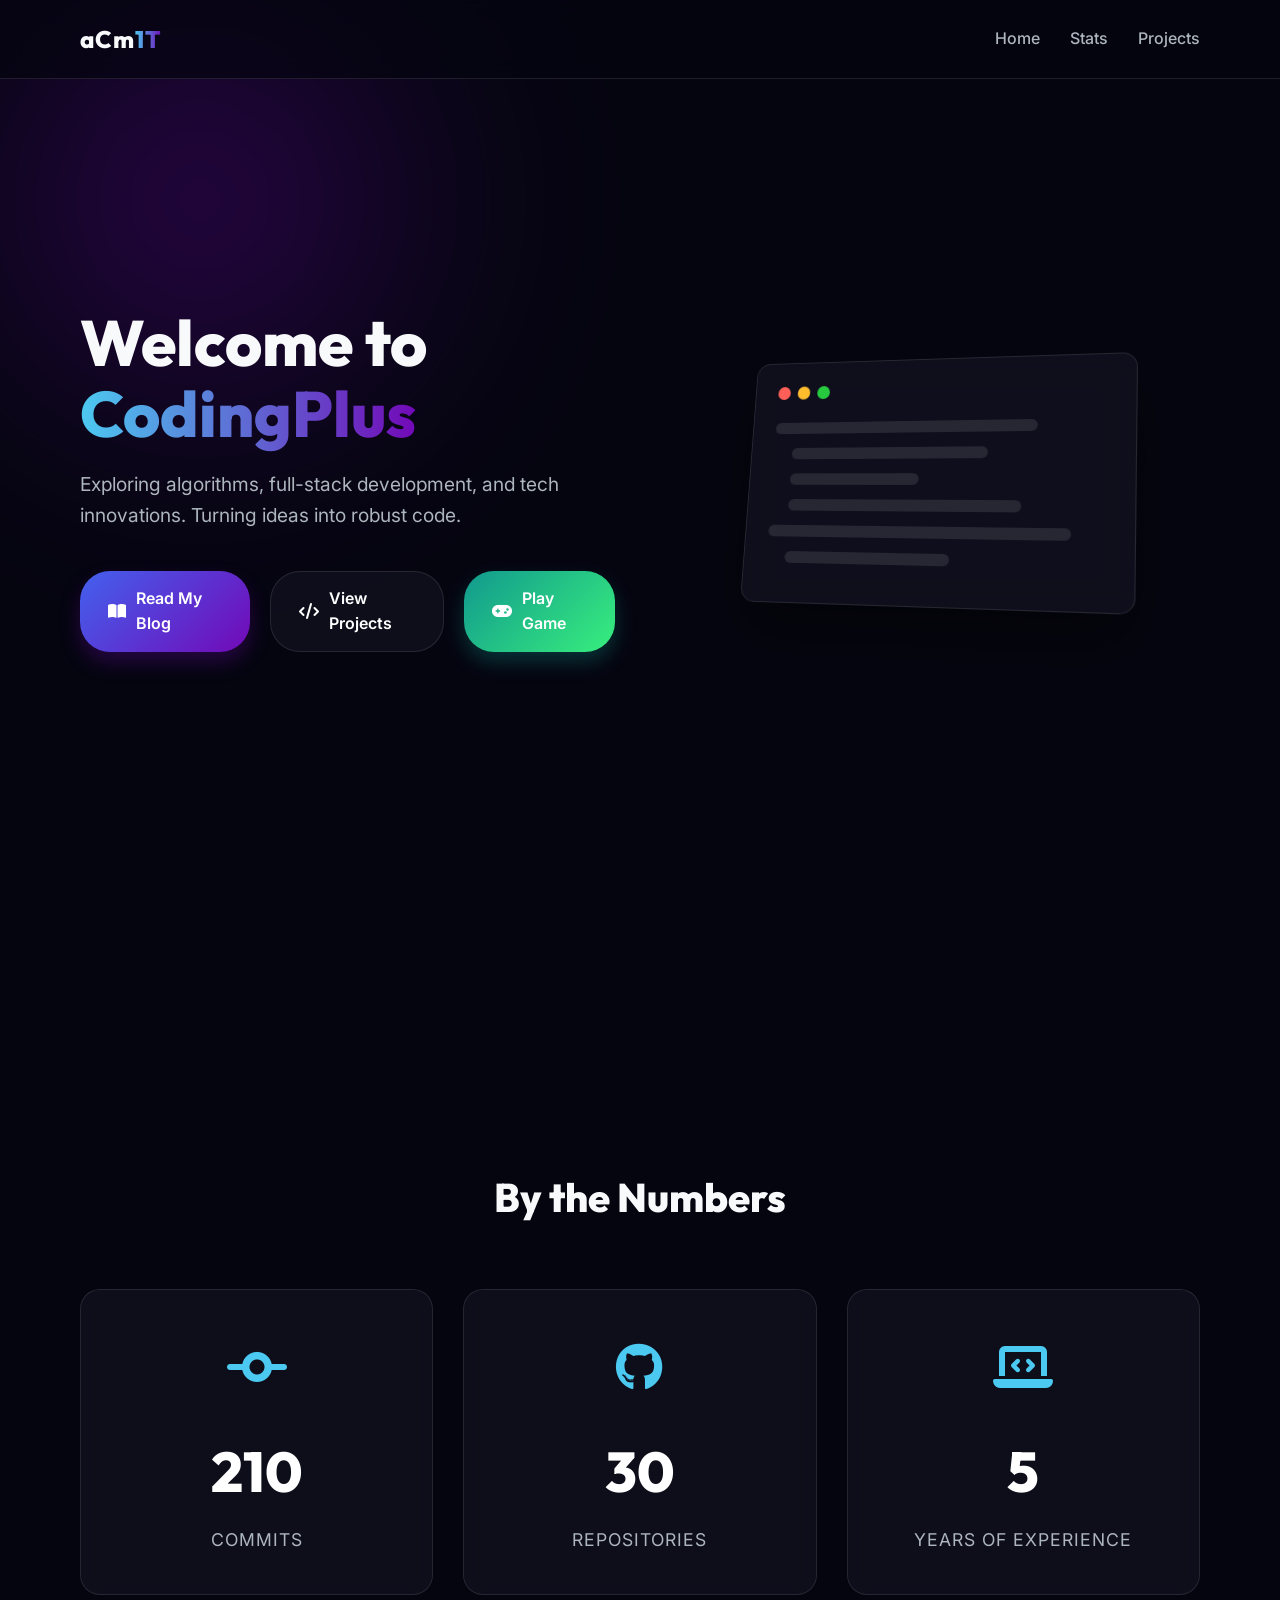
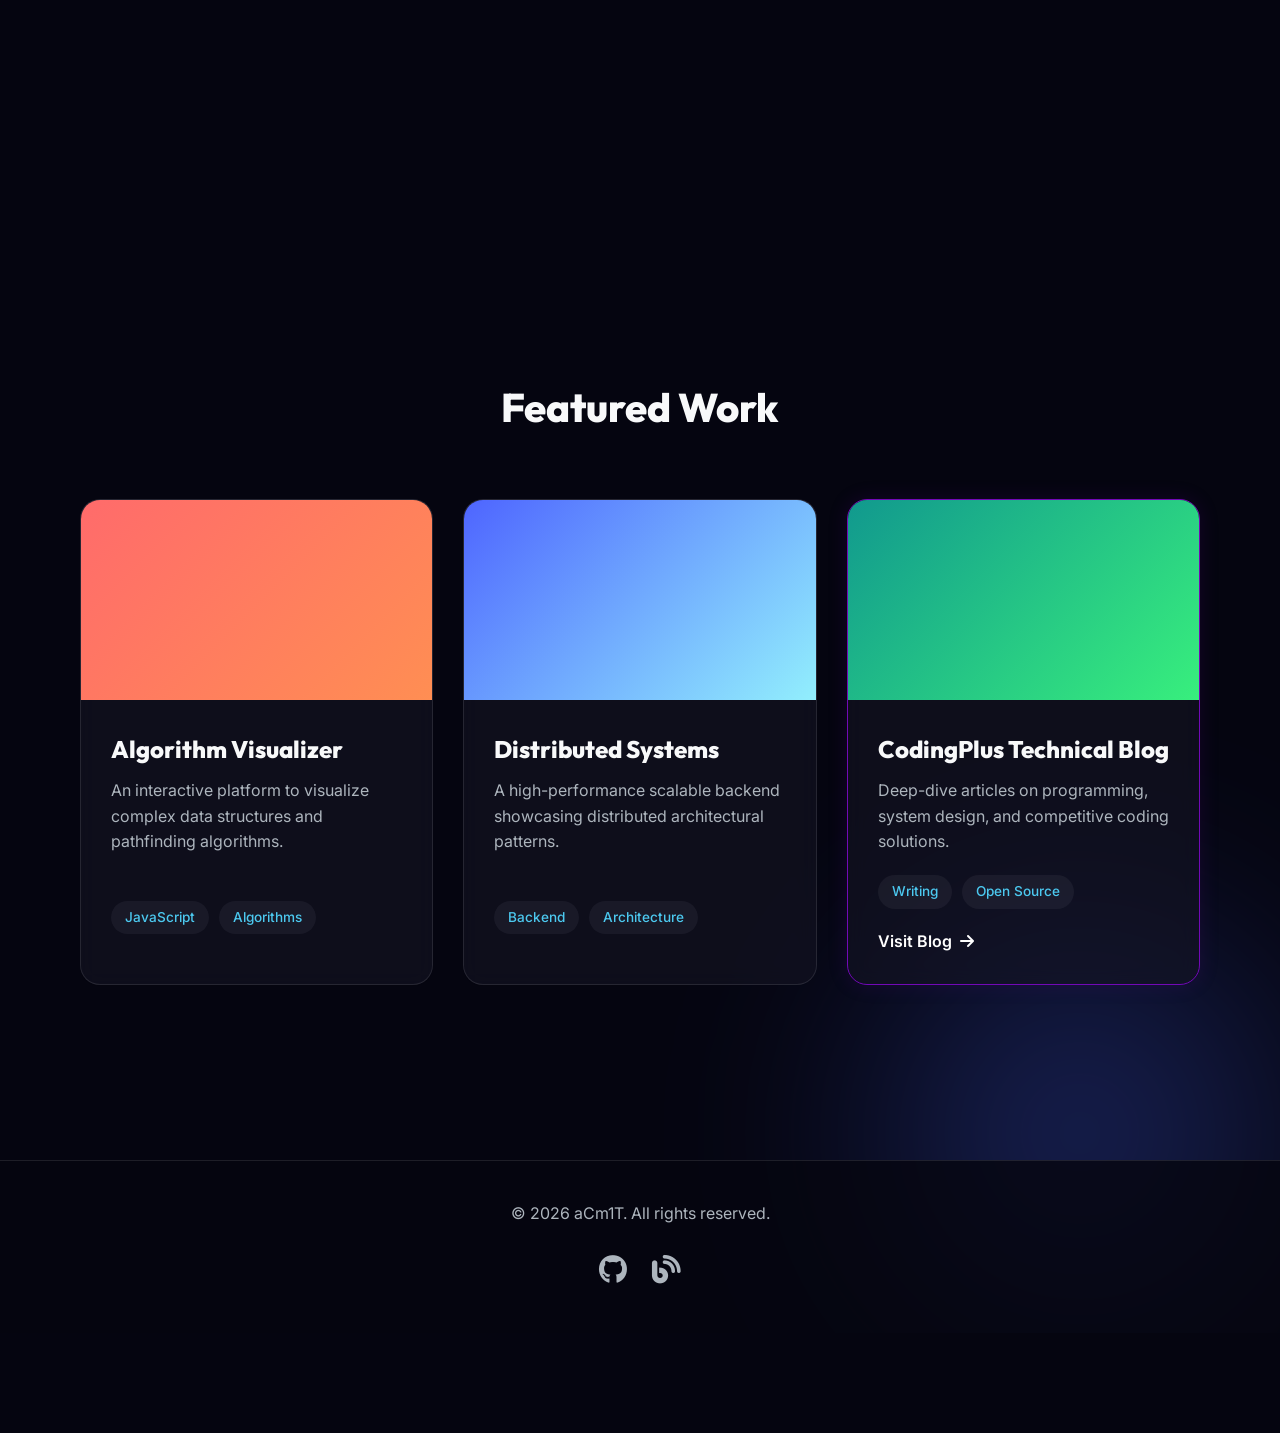
==== index.html @ 63830712 "feat: 添加网站图标并优化页面滚动行为 添加SVG格式的网站图标(favicon.svg)并在所有页面中引用 调整HTML和CSS的滚动行为，修复页面高度和滚动条问题 优化游戏按钮样式，移除边框" ====
<!DOCTYPE html>
<html lang="en">
<head>
    <meta charset="UTF-8">
    <meta name="viewport" content="width=device-width, initial-scale=1.0">
    <meta name="description" content="Personal Portfolio for aCm1T - Algorithms, Projects, and Tech Blog">
    <title>aCm1T | CodingPlus Portfolio</title>
    <link rel="icon" type="image/svg+xml" href="favicon.svg">
    <!-- Fonts -->
    <link rel="preconnect" href="https://fonts.googleapis.com">
    <link rel="preconnect" href="https://fonts.gstatic.com" crossorigin>
    <link href="https://fonts.googleapis.com/css2?family=Inter:wght@400;500;700&family=Outfit:wght@400;600;800&display=swap" rel="stylesheet">
    <!-- Font Awesome -->
    <link rel="stylesheet" href="https://cdnjs.cloudflare.com/ajax/libs/font-awesome/6.4.0/css/all.min.css">
    <!-- Custom CSS -->
    <link rel="stylesheet" href="style.css">
</head>
<body>
    <!-- Background Elements -->
    <div class="glow glow-1"></div>
    <div class="glow glow-2"></div>
    
    <!-- Navbar -->
    <nav class="navbar">
        <div class="nav-content">
            <div class="logo">aCm<span class="highlight">1T</span></div>
            <ul class="nav-links">
                <li><a href="#hero">Home</a></li>
                <li><a href="#stats">Stats</a></li>
                <li><a href="#projects">Projects</a></li>
            </ul>
        </div>
    </nav>

    <main>
        <!-- Hero Section -->
        <section id="hero" class="hero section-hidden">
            <div class="hero-content">
                <h1 class="hero-title">Welcome to <span class="highlight">CodingPlus</span></h1>
                <p class="hero-subtitle">Exploring algorithms, full-stack development, and tech innovations. Turning ideas into robust code.</p>
                <div class="hero-actions">
                    <a href="https://www.cnblogs.com/CodingPlus/" target="_blank" class="btn btn-primary" title="Visit my CodingPlus blog">
                        <i class="fa-solid fa-book-open"></i> Read My Blog
                    </a>
                    <a href="#projects" class="btn btn-secondary">
                        <i class="fa-solid fa-code"></i> View Projects
                    </a>
                    <a href="game/snake/index.html" class="btn btn-game">
                        <i class="fa-solid fa-gamepad"></i> Play Game
                    </a>
                </div>
            </div>
            <div class="hero-image">
                <!-- Abstract coding visualization using pure CSS glassmorphism -->
                <div class="code-card">
                    <div class="header">
                        <span class="dot red"></span>
                        <span class="dot yellow"></span>
                        <span class="dot green"></span>
                    </div>
                    <div class="code-lines">
                        <div class="line" style="width: 80%;"></div>
                        <div class="line" style="width: 60%; margin-left: 20px;"></div>
                        <div class="line" style="width: 40%; margin-left: 20px;"></div>
                        <div class="line" style="width: 70%; margin-left: 20px;"></div>
                        <div class="line" style="width: 90%;"></div>
                        <div class="line" style="width: 50%; margin-left: 20px;"></div>
                    </div>
                </div>
            </div>
        </section>

        <!-- Stats Section -->
        <section id="stats" class="stats section-hidden">
            <h2 class="section-title">By the Numbers</h2>
            <div class="stats-grid">
                <div class="stat-card">
                    <div class="stat-icon"><i class="fa-solid fa-code-commit"></i></div>
                    <div class="stat-number" data-target="1024">0</div>
                    <div class="stat-label">Commits</div>
                </div>
                <div class="stat-card">
                    <div class="stat-icon"><i class="fa-brands fa-github"></i></div>
                    <div class="stat-number" data-target="150">0</div>
                    <div class="stat-label">Repositories</div>
                </div>
                <div class="stat-card">
                    <div class="stat-icon"><i class="fa-solid fa-laptop-code"></i></div>
                    <div class="stat-number" data-target="5">0</div>
                    <div class="stat-label">Years of Experience</div>
                </div>
            </div>
        </section>

        <!-- Projects Section -->
        <section id="projects" class="projects section-hidden">
            <h2 class="section-title">Featured Work</h2>
            <div class="projects-grid">
                <!-- Dummy Project 1 -->
                <div class="project-card">
                    <div class="project-image" style="background: linear-gradient(135deg, #FF6B6B, #FF8E53);"></div>
                    <div class="project-content">
                        <h3>Algorithm Visualizer</h3>
                        <p>An interactive platform to visualize complex data structures and pathfinding algorithms.</p>
                        <div class="tags">
                            <span class="tag">JavaScript</span>
                            <span class="tag">Algorithms</span>
                        </div>
                    </div>
                </div>
                <!-- Dummy Project 2 -->
                <div class="project-card">
                    <div class="project-image" style="background: linear-gradient(135deg, #4E65FF, #92EFFD);"></div>
                    <div class="project-content">
                        <h3>Distributed Systems</h3>
                        <p>A high-performance scalable backend showcasing distributed architectural patterns.</p>
                        <div class="tags">
                            <span class="tag">Backend</span>
                            <span class="tag">Architecture</span>
                        </div>
                    </div>
                </div>
                <!-- Link to Blog Project Card -->
                <div class="project-card highlight-card">
                    <div class="project-image" style="background: linear-gradient(135deg, #11998E, #38EF7D);"></div>
                    <div class="project-content">
                        <h3>CodingPlus Technical Blog</h3>
                        <p>Deep-dive articles on programming, system design, and competitive coding solutions.</p>
                        <div class="tags">
                            <span class="tag">Writing</span>
                            <span class="tag">Open Source</span>
                        </div>
                        <a href="https://www.cnblogs.com/CodingPlus/" target="_blank" class="project-link">
                            Visit Blog <i class="fa-solid fa-arrow-right"></i>
                        </a>
                    </div>
                </div>
            </div>
        </section>
    </main>

    <footer class="footer">
        <p>&copy; <span id="year">2026</span> aCm1T. All rights reserved.</p>
        <div class="social-links">
            <a href="https://github.com/aCm1T" target="_blank" aria-label="GitHub"><i class="fa-brands fa-github"></i></a>
            <a href="https://www.cnblogs.com/CodingPlus/" target="_blank" aria-label="Blog"><i class="fa-solid fa-blog"></i></a>
        </div>
    </footer>

    <!-- Custom JS -->
    <script src="script.js"></script>
</body>
</html>
---- style.css ----
/* Root Variables for Modern Dark Theme */
:root {
    --bg-color: #050510;
    --surface-color: rgba(20, 20, 35, 0.6);
    --surface-border: rgba(255, 255, 255, 0.1);
    --text-primary: #f8f9fa;
    --text-secondary: #adb5bd;
    --primary-color: #7209b7;
    --secondary-color: #4361ee;
    --accent-color: #4cc9f0;
    --font-heading: 'Outfit', sans-serif;
    --font-body: 'Inter', sans-serif;
}

* {
    margin: 0;
    padding: 0;
    box-sizing: border-box;
}

html {
    scroll-behavior: smooth;
    overflow: hidden;
    height: 100%;
}

body {
    background-color: var(--bg-color);
    color: var(--text-primary);
    font-family: var(--font-body);
    line-height: 1.6;
    position: relative;
    min-height: 100%;
    overflow-x: hidden;
    overflow-y: auto;
}

/* Background Animated Glows */
.glow {
    position: absolute;
    width: 600px;
    height: 600px;
    border-radius: 50%;
    filter: blur(100px);
    z-index: -1;
    opacity: 0.4;
    animation: floatingGlow 10s infinite ease-in-out alternate;
}

@keyframes floatingGlow {
    0% { transform: translate(0, 0); }
    100% { transform: translate(50px, 50px); }
}

.glow-1 {
    top: -100px;
    left: -100px;
    background: radial-gradient(circle, var(--primary-color) 0%, transparent 70%);
}

.glow-2 {
    bottom: -100px;
    right: -100px;
    background: radial-gradient(circle, var(--secondary-color) 0%, transparent 70%);
    animation-delay: -5s;
}

/* Typography */
h1, h2, h3, .logo {
    font-family: var(--font-heading);
    font-weight: 800;
}

.highlight {
    background: linear-gradient(90deg, var(--accent-color), var(--primary-color));
    -webkit-background-clip: text;
    -webkit-text-fill-color: transparent;
}

/* Navbar with Glassmorphism */
.navbar {
    position: fixed;
    top: 0;
    width: 100%;
    padding: 20px 0;
    background: rgba(5, 5, 16, 0.7);
    backdrop-filter: blur(12px);
    -webkit-backdrop-filter: blur(12px);
    border-bottom: 1px solid var(--surface-border);
    z-index: 1000;
    transition: padding 0.3s ease;
}

.nav-content {
    max-width: 1200px;
    margin: 0 auto;
    padding: 0 40px;
    display: flex;
    justify-content: space-between;
    align-items: center;
}

.logo {
    font-size: 1.5rem;
    letter-spacing: 1px;
}

.nav-links {
    list-style: none;
    display: flex;
    gap: 30px;
}

.nav-links a {
    color: var(--text-secondary);
    text-decoration: none;
    font-weight: 500;
    transition: color 0.3s ease;
}

.nav-links a:hover {
    color: var(--accent-color);
}

/* Main Layout */
main {
    max-width: 1200px;
    margin: 0 auto;
    padding: 0 40px;
}

section {
    padding: 120px 0 60px;
    min-height: 100vh;
    display: flex;
    flex-direction: column;
    justify-content: center;
}

.section-title {
    font-size: 2.5rem;
    text-align: center;
    margin-bottom: 60px;
}

/* Hero Section */
.hero {
    flex-direction: row;
    align-items: center;
    justify-content: space-between;
    gap: 50px;
}

.hero-content {
    flex: 1;
}

.hero-title {
    font-size: 4rem;
    line-height: 1.1;
    margin-bottom: 20px;
    animation: fadeInUp 0.8s ease backwards;
}

.hero-subtitle {
    font-size: 1.2rem;
    color: var(--text-secondary);
    margin-bottom: 40px;
    animation: fadeInUp 0.8s 0.2s ease backwards;
}

.hero-actions {
    display: flex;
    gap: 20px;
    animation: fadeInUp 0.8s 0.4s ease backwards;
}

@keyframes fadeInUp {
    from { opacity: 0; transform: translateY(30px); }
    to { opacity: 1; transform: translateY(0); }
}

/* Buttons */
.btn {
    display: inline-flex;
    align-items: center;
    gap: 10px;
    padding: 14px 28px;
    border-radius: 30px;
    font-weight: 600;
    text-decoration: none;
    transition: all 0.3s ease;
}

.btn-primary {
    background: linear-gradient(135deg, var(--secondary-color), var(--primary-color));
    color: white;
    box-shadow: 0 10px 20px rgba(114, 9, 183, 0.3);
}

.btn-primary:hover {
    transform: translateY(-3px);
    box-shadow: 0 15px 30px rgba(114, 9, 183, 0.5);
}

.btn-secondary {
    background: var(--surface-color);
    color: white;
    border: 1px solid var(--surface-border);
}

.btn-secondary:hover {
    background: rgba(255, 255, 255, 0.1);
    transform: translateY(-3px);
}

.btn-game {
    background: linear-gradient(135deg, #11998E, #38EF7D);
    color: white;
    border: none;
    box-shadow: 0 10px 20px rgba(17, 153, 142, 0.3);
}

.btn-game:hover {
    transform: translateY(-3px);
    box-shadow: 0 15px 30px rgba(17, 153, 142, 0.5);
}

/* CSS Art Code Card */
.hero-image {
    flex: 1;
    display: flex;
    justify-content: center;
    animation: floatIn 1s cubic-bezier(0.175, 0.885, 0.32, 1.275) 0.6s backwards;
}

@keyframes floatIn {
    from { opacity: 0; transform: scale(0.8) rotate(5deg); }
    to { opacity: 1; transform: scale(1) rotate(0deg); }
}

.code-card {
    background: var(--surface-color);
    border: 1px solid var(--surface-border);
    backdrop-filter: blur(15px);
    -webkit-backdrop-filter: blur(15px);
    border-radius: 15px;
    padding: 25px;
    width: 100%;
    max-width: 400px;
    box-shadow: 0 30px 60px rgba(0,0,0,0.5);
    transform: perspective(1000px) rotateY(-15deg) rotateX(10deg);
    transition: transform 0.5s ease, box-shadow 0.5s ease;
}

.code-card:hover {
    transform: perspective(1000px) rotateY(0deg) rotateX(0deg);
    box-shadow: 0 40px 80px rgba(114, 9, 183, 0.2);
}

.code-card .header {
    display: flex;
    gap: 8px;
    margin-bottom: 25px;
}

.code-card .dot {
    width: 14px;
    height: 14px;
    border-radius: 50%;
}

.dot.red { background: #ff5f56; }
.dot.yellow { background: #ffbd2e; }
.dot.green { background: #27c93f; }

.code-lines .line {
    height: 12px;
    background: rgba(255,255,255,0.1);
    border-radius: 6px;
    margin-bottom: 15px;
}

/* Stats Section */
.stats-grid {
    display: grid;
    grid-template-columns: repeat(auto-fit, minmax(250px, 1fr));
    gap: 30px;
}

.stat-card {
    background: var(--surface-color);
    border: 1px solid var(--surface-border);
    border-radius: 20px;
    padding: 40px 20px;
    text-align: center;
    backdrop-filter: blur(10px);
    transition: all 0.3s ease;
    position: relative;
    overflow: hidden;
}

.stat-card::before {
    content: '';
    position: absolute;
    top: 0; left: 0; width: 100%; height: 4px;
    background: linear-gradient(90deg, var(--secondary-color), var(--primary-color));
    opacity: 0;
    transition: opacity 0.3s ease;
}

.stat-card:hover {
    transform: translateY(-10px);
    box-shadow: 0 15px 30px rgba(0,0,0,0.3);
}

.stat-card:hover::before {
    opacity: 1;
}

.stat-icon {
    font-size: 3rem;
    color: var(--accent-color);
    margin-bottom: 20px;
}

.stat-number {
    font-family: var(--font-heading);
    font-size: 3.5rem;
    font-weight: 800;
    margin-bottom: 10px;
    color: white;
}

.stat-label {
    color: var(--text-secondary);
    font-size: 1.1rem;
    text-transform: uppercase;
    letter-spacing: 1px;
}

/* Projects Section */
.projects-grid {
    display: grid;
    grid-template-columns: repeat(auto-fit, minmax(300px, 1fr));
    gap: 30px;
}

.project-card {
    background: var(--surface-color);
    border: 1px solid var(--surface-border);
    border-radius: 20px;
    overflow: hidden;
    backdrop-filter: blur(10px);
    transition: all 0.3s ease;
    display: flex;
    flex-direction: column;
}

.project-card:hover {
    transform: translateY(-10px);
    border-color: var(--accent-color);
    box-shadow: 0 20px 40px rgba(0,0,0,0.4);
}

.project-image {
    height: 200px;
    width: 100%;
}

.project-content {
    padding: 30px;
    flex: 1;
    display: flex;
    flex-direction: column;
}

.project-content h3 {
    font-size: 1.5rem;
    margin-bottom: 10px;
}

.project-content p {
    color: var(--text-secondary);
    margin-bottom: 20px;
    flex: 1;
}

.tags {
    display: flex;
    flex-wrap: wrap;
    gap: 10px;
    margin-bottom: 20px;
}

.tag {
    background: rgba(255,255,255,0.05);
    padding: 6px 14px;
    border-radius: 20px;
    font-size: 0.85rem;
    color: var(--accent-color);
    font-weight: 500;
}

.project-link {
    display: inline-flex;
    align-items: center;
    gap: 8px;
    color: white;
    text-decoration: none;
    font-weight: 600;
    transition: color 0.3s ease, gap 0.3s ease;
}

.project-link:hover {
    color: var(--accent-color);
    gap: 12px;
}

/* Highlight specific card */
.highlight-card {
    border-color: var(--primary-color);
    box-shadow: 0 0 20px rgba(114, 9, 183, 0.15);
}

/* Footer Section */
.footer {
    border-top: 1px solid var(--surface-border);
    padding: 40px;
    text-align: center;
    background: rgba(5, 5, 16, 0.8);
    margin-top: 60px;
}

.footer p {
    color: var(--text-secondary);
    margin-bottom: 20px;
}

.social-links {
    display: flex;
    justify-content: center;
    gap: 25px;
}

.social-links a {
    color: var(--text-secondary);
    font-size: 1.8rem;
    transition: all 0.3s ease;
}

.social-links a:hover {
    color: var(--accent-color);
    transform: translateY(-5px);
}

/* Intersection Observer Animations */
.section-hidden {
    opacity: 0;
    transform: translateY(60px);
    transition: opacity 0.8s ease-out, transform 0.8s ease-out;
}

.section-visible {
    opacity: 1;
    transform: translateY(0);
}

/* Responsive Design */
@media (max-width: 900px) {
    .hero { flex-direction: column; text-align: center; padding-top: 15vh; gap: 60px; }
    .hero-title { font-size: 3rem; }
    .hero-actions { justify-content: center; }
    .code-card { margin: 0 auto; transform: none; }
    .code-card:hover { transform: translateY(-5px); }
    section { padding: 80px 0; min-height: auto; }
}

@media (max-width: 600px) {
    .nav-content { flex-direction: column; padding: 15px 20px; gap: 15px; }
    .navbar { padding: 5px 0; }
    main { padding: 0 20px; }
    .hero-title { font-size: 2.5rem; }
    .hero-actions { flex-direction: column; width: 100%; }
    .btn { justify-content: center; }
    .section-title { font-size: 2rem; }
}
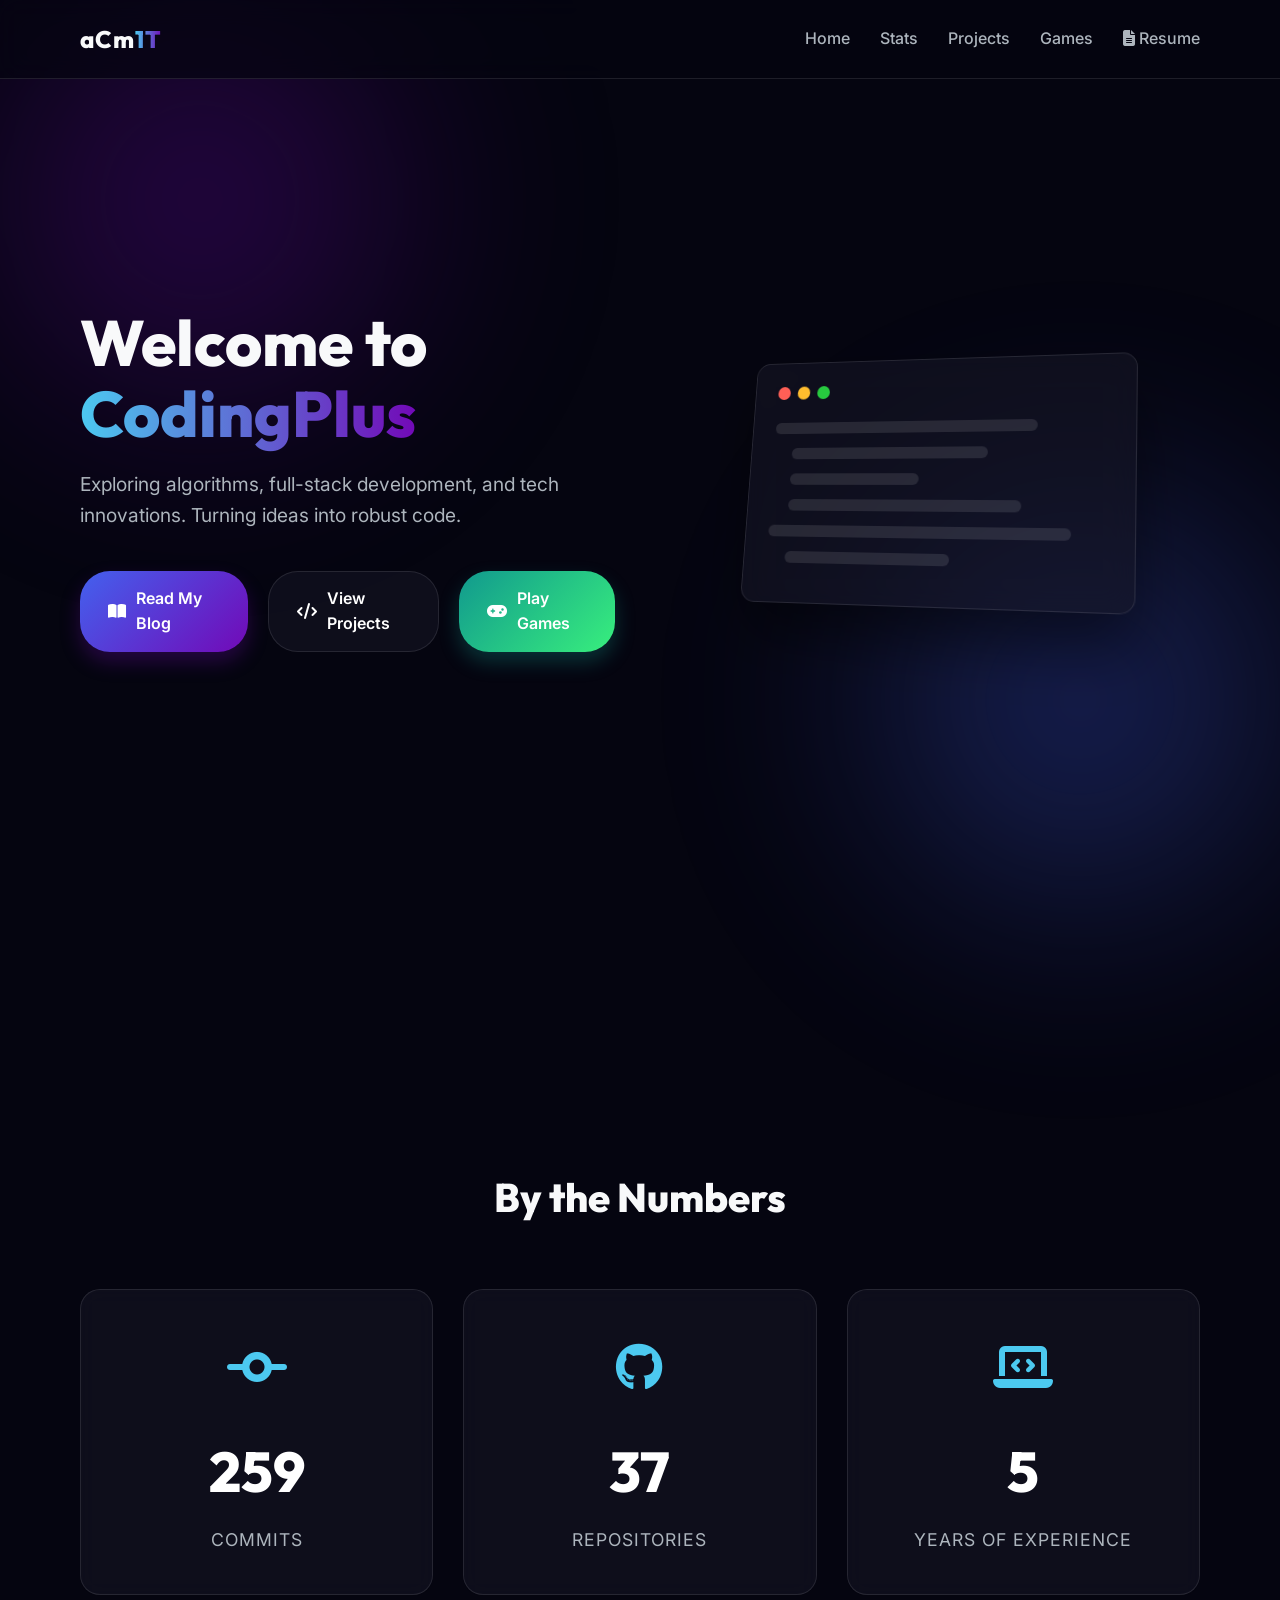
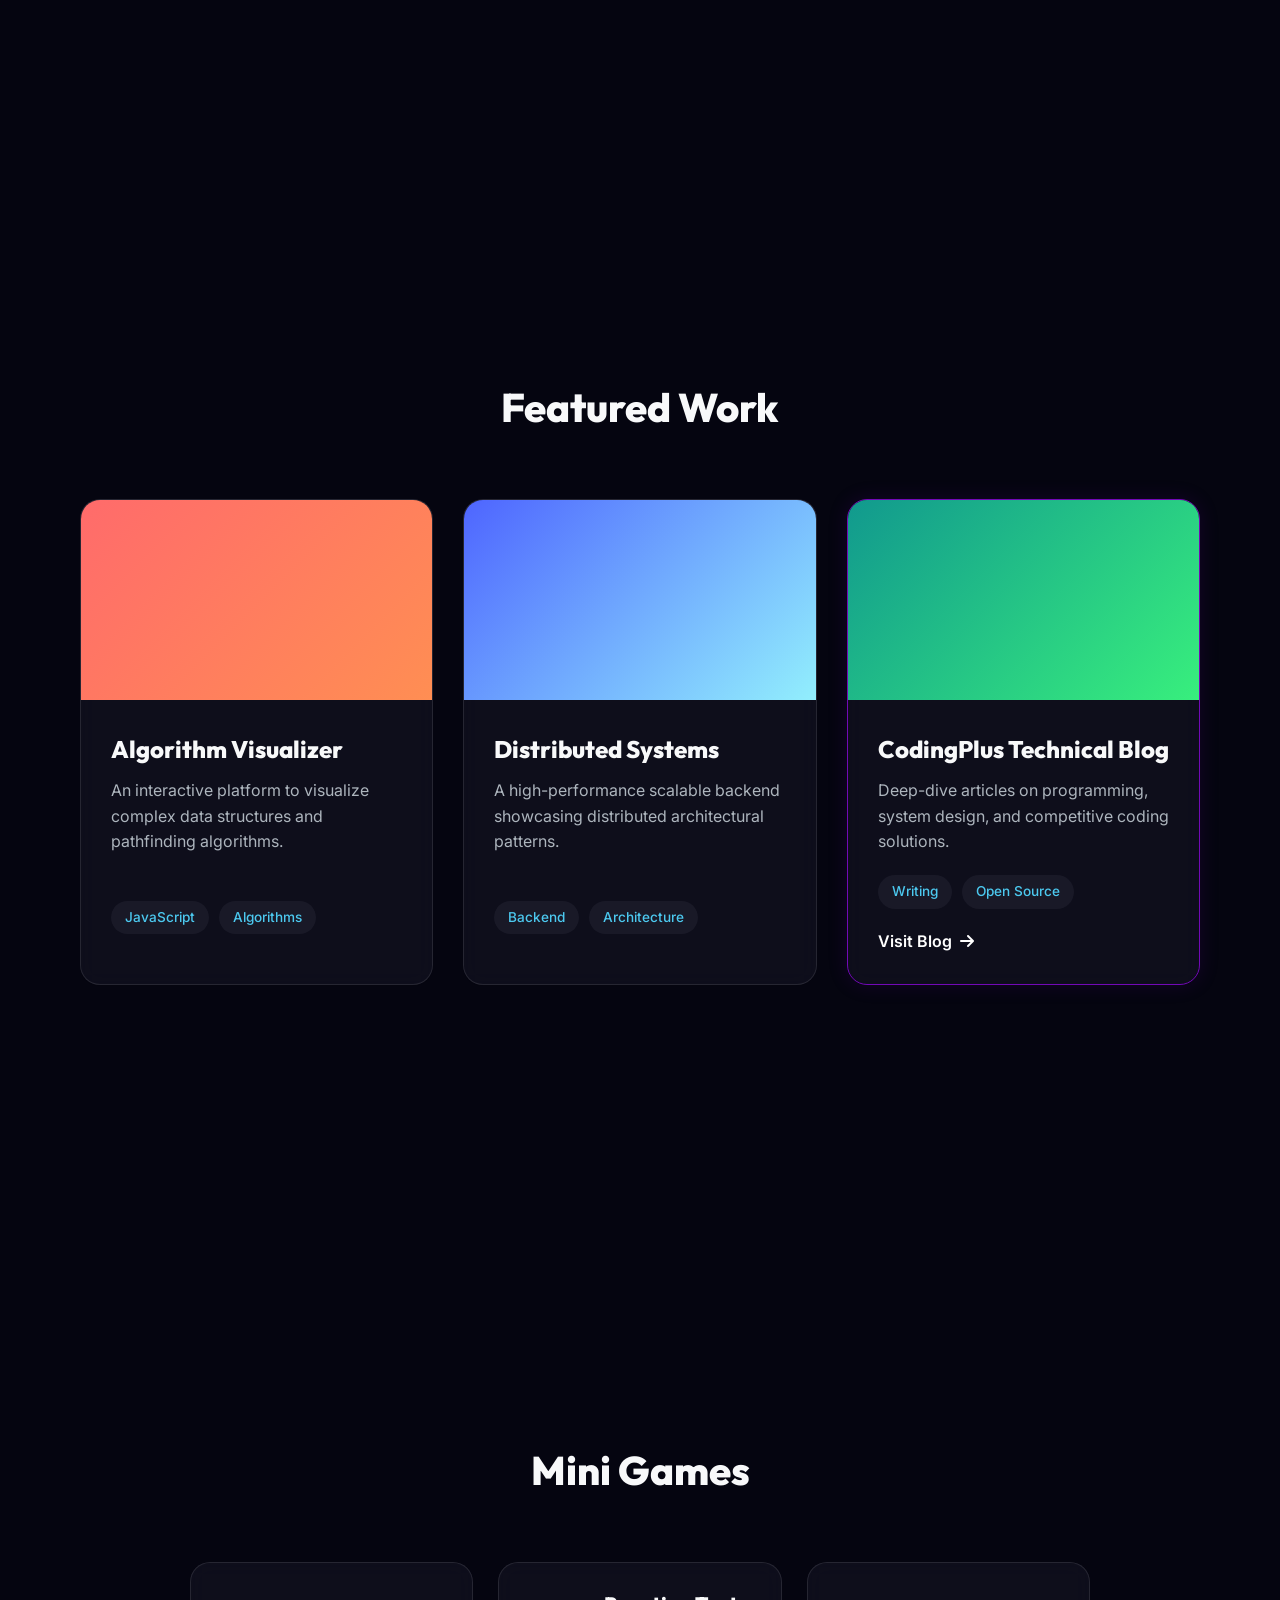
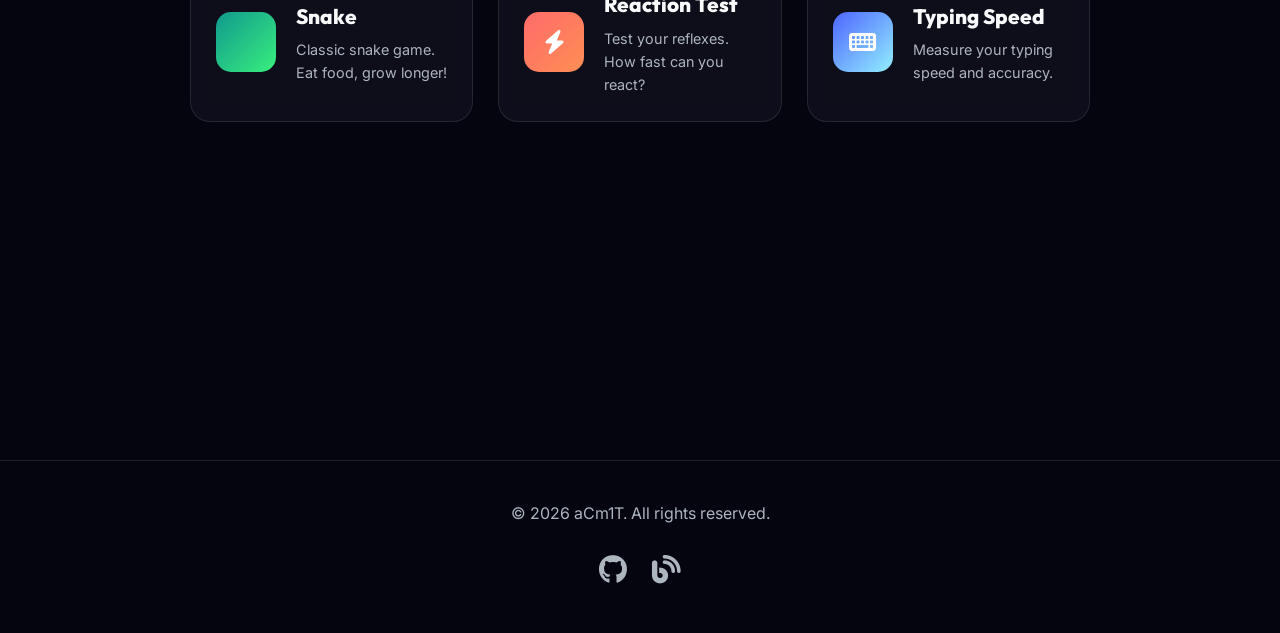
==== commit 2240e482: "style: 优化移动端响应式布局和样式 调整多个游戏页面和主站的移动端样式，包括： - 统一游戏页面的标题、分数显示和按钮尺寸 - 优化导航栏在小屏幕下的布局 - 改进英雄区域和卡片组件的响应式表现" ====
--- a/index.html
+++ b/index.html
@@ -28,6 +28,8 @@
                 <li><a href="#hero">Home</a></li>
                 <li><a href="#stats">Stats</a></li>
                 <li><a href="#projects">Projects</a></li>
+                <li><a href="#games">Games</a></li>
+                <li><a href="Resume/Resume.pdf" target="_blank"><i class="fa-solid fa-file-lines"></i> Resume</a></li>
             </ul>
         </div>
     </nav>
@@ -45,8 +47,8 @@
                     <a href="#projects" class="btn btn-secondary">
                         <i class="fa-solid fa-code"></i> View Projects
                     </a>
-                    <a href="game/snake/index.html" class="btn btn-game">
-                        <i class="fa-solid fa-gamepad"></i> Play Game
+                    <a href="#games" class="btn btn-game">
+                        <i class="fa-solid fa-gamepad"></i> Play Games
                     </a>
                 </div>
             </div>
@@ -137,6 +139,40 @@
                 </div>
             </div>
         </section>
+
+        <!-- Games Section -->
+        <section id="games" class="games section-hidden">
+            <h2 class="section-title">Mini Games</h2>
+            <div class="games-grid">
+                <a href="game/snake/index.html" class="game-card">
+                    <div class="game-icon" style="background: linear-gradient(135deg, #11998E, #38EF7D);">
+                        <i class="fa-solid fa-snake"></i>
+                    </div>
+                    <div class="game-info">
+                        <h3>Snake</h3>
+                        <p>Classic snake game. Eat food, grow longer!</p>
+                    </div>
+                </a>
+                <a href="game/reaction/index.html" class="game-card">
+                    <div class="game-icon" style="background: linear-gradient(135deg, #FF6B6B, #FF8E53);">
+                        <i class="fa-solid fa-bolt"></i>
+                    </div>
+                    <div class="game-info">
+                        <h3>Reaction Test</h3>
+                        <p>Test your reflexes. How fast can you react?</p>
+                    </div>
+                </a>
+                <a href="game/typing/index.html" class="game-card">
+                    <div class="game-icon" style="background: linear-gradient(135deg, #4E65FF, #92EFFD);">
+                        <i class="fa-solid fa-keyboard"></i>
+                    </div>
+                    <div class="game-info">
+                        <h3>Typing Speed</h3>
+                        <p>Measure your typing speed and accuracy.</p>
+                    </div>
+                </a>
+            </div>
+        </section>
     </main>
 
     <footer class="footer">
--- a/style.css
+++ b/style.css
@@ -37,7 +37,7 @@
 
 /* Background Animated Glows */
 .glow {
-    position: absolute;
+    position: fixed;
     width: 600px;
     height: 600px;
     border-radius: 50%;
@@ -45,6 +45,7 @@
     z-index: -1;
     opacity: 0.4;
     animation: floatingGlow 10s infinite ease-in-out alternate;
+    pointer-events: none;
 }
 
 @keyframes floatingGlow {
@@ -466,6 +467,61 @@
     transform: translateY(0);
 }
 
+/* Games Section */
+.games {
+    padding: 120px 0 60px;
+}
+
+.games-grid {
+    display: grid;
+    grid-template-columns: repeat(auto-fit, minmax(280px, 1fr));
+    gap: 25px;
+    max-width: 900px;
+    margin: 0 auto;
+}
+
+.game-card {
+    display: flex;
+    align-items: center;
+    gap: 20px;
+    background: var(--surface-color);
+    border: 1px solid var(--surface-border);
+    border-radius: 20px;
+    padding: 25px;
+    text-decoration: none;
+    transition: all 0.3s ease;
+    backdrop-filter: blur(10px);
+}
+
+.game-card:hover {
+    transform: translateY(-8px);
+    border-color: var(--accent-color);
+    box-shadow: 0 20px 40px rgba(0, 0, 0, 0.4);
+}
+
+.game-icon {
+    width: 60px;
+    height: 60px;
+    border-radius: 15px;
+    display: flex;
+    justify-content: center;
+    align-items: center;
+    font-size: 1.5rem;
+    color: white;
+    flex-shrink: 0;
+}
+
+.game-info h3 {
+    font-size: 1.3rem;
+    color: var(--text-primary);
+    margin-bottom: 5px;
+}
+
+.game-info p {
+    font-size: 0.9rem;
+    color: var(--text-secondary);
+}
+
 /* Responsive Design */
 @media (max-width: 900px) {
     .hero { flex-direction: column; text-align: center; padding-top: 15vh; gap: 60px; }
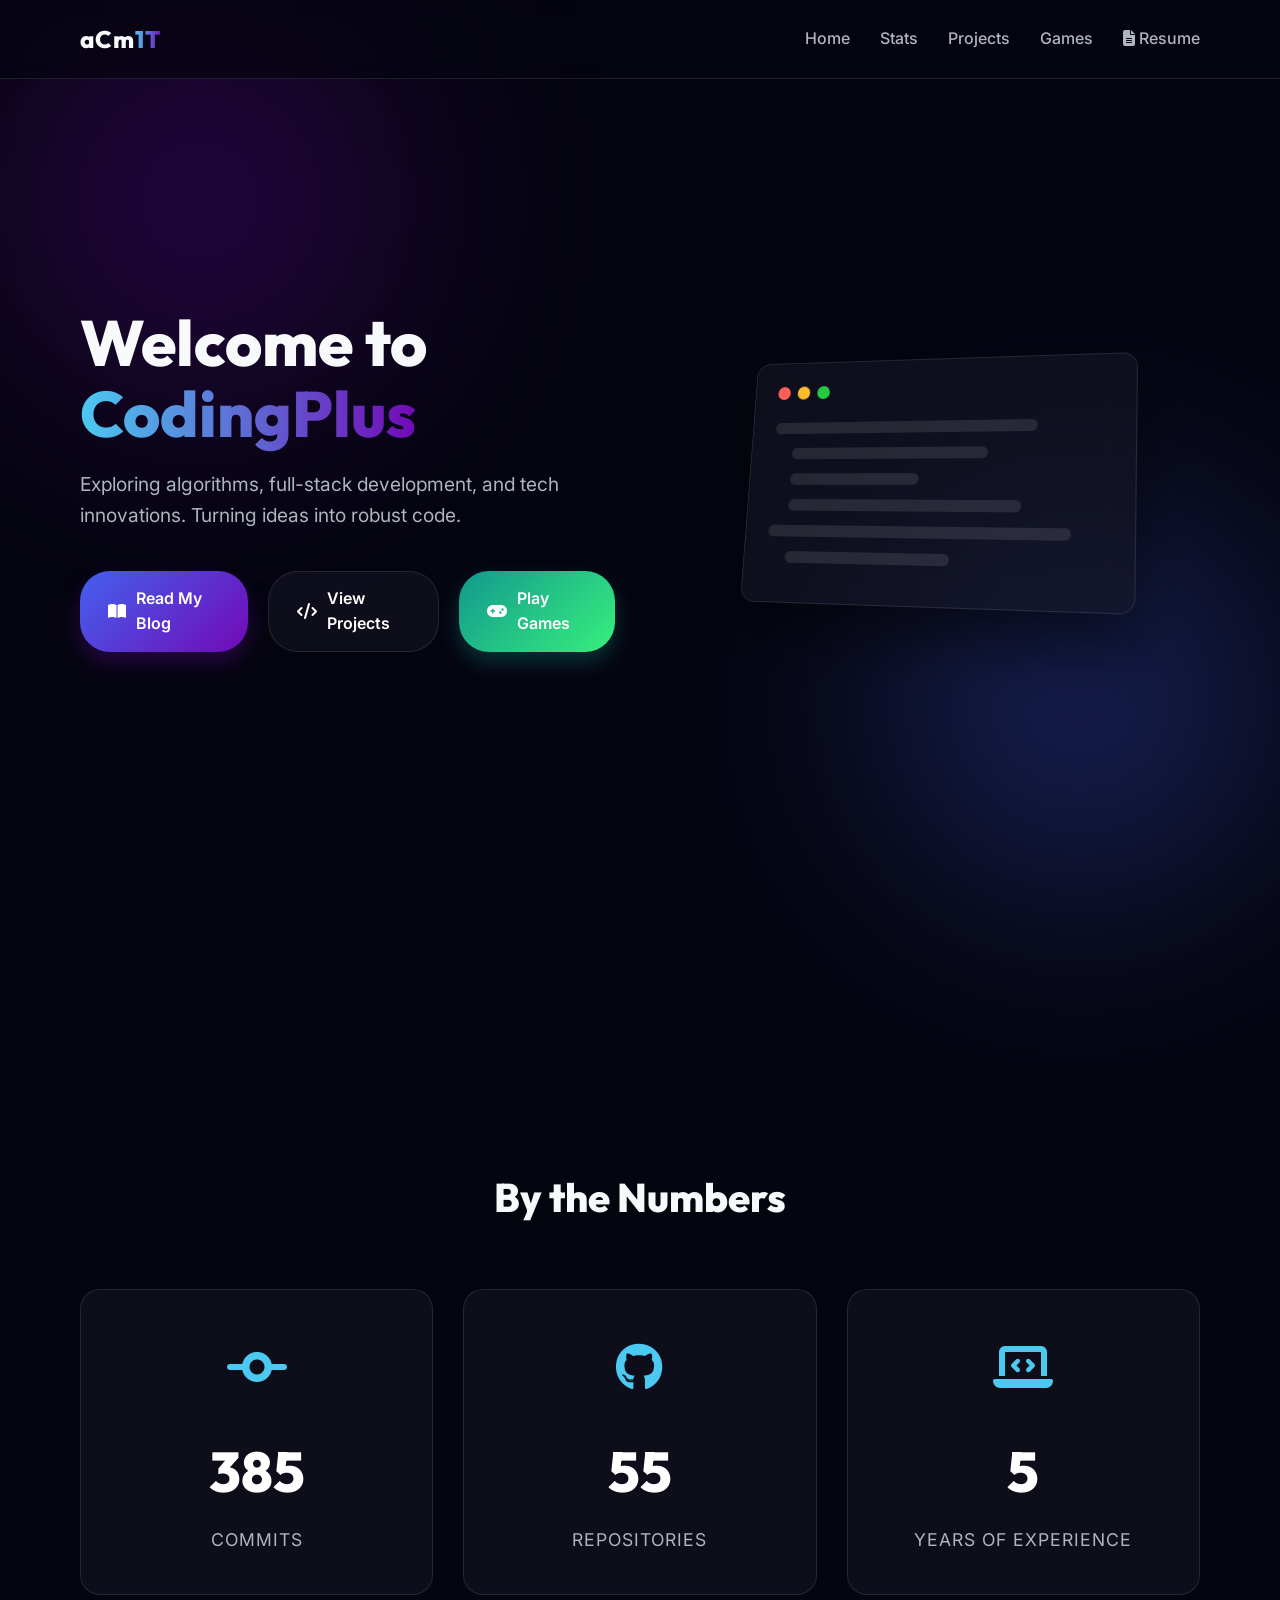
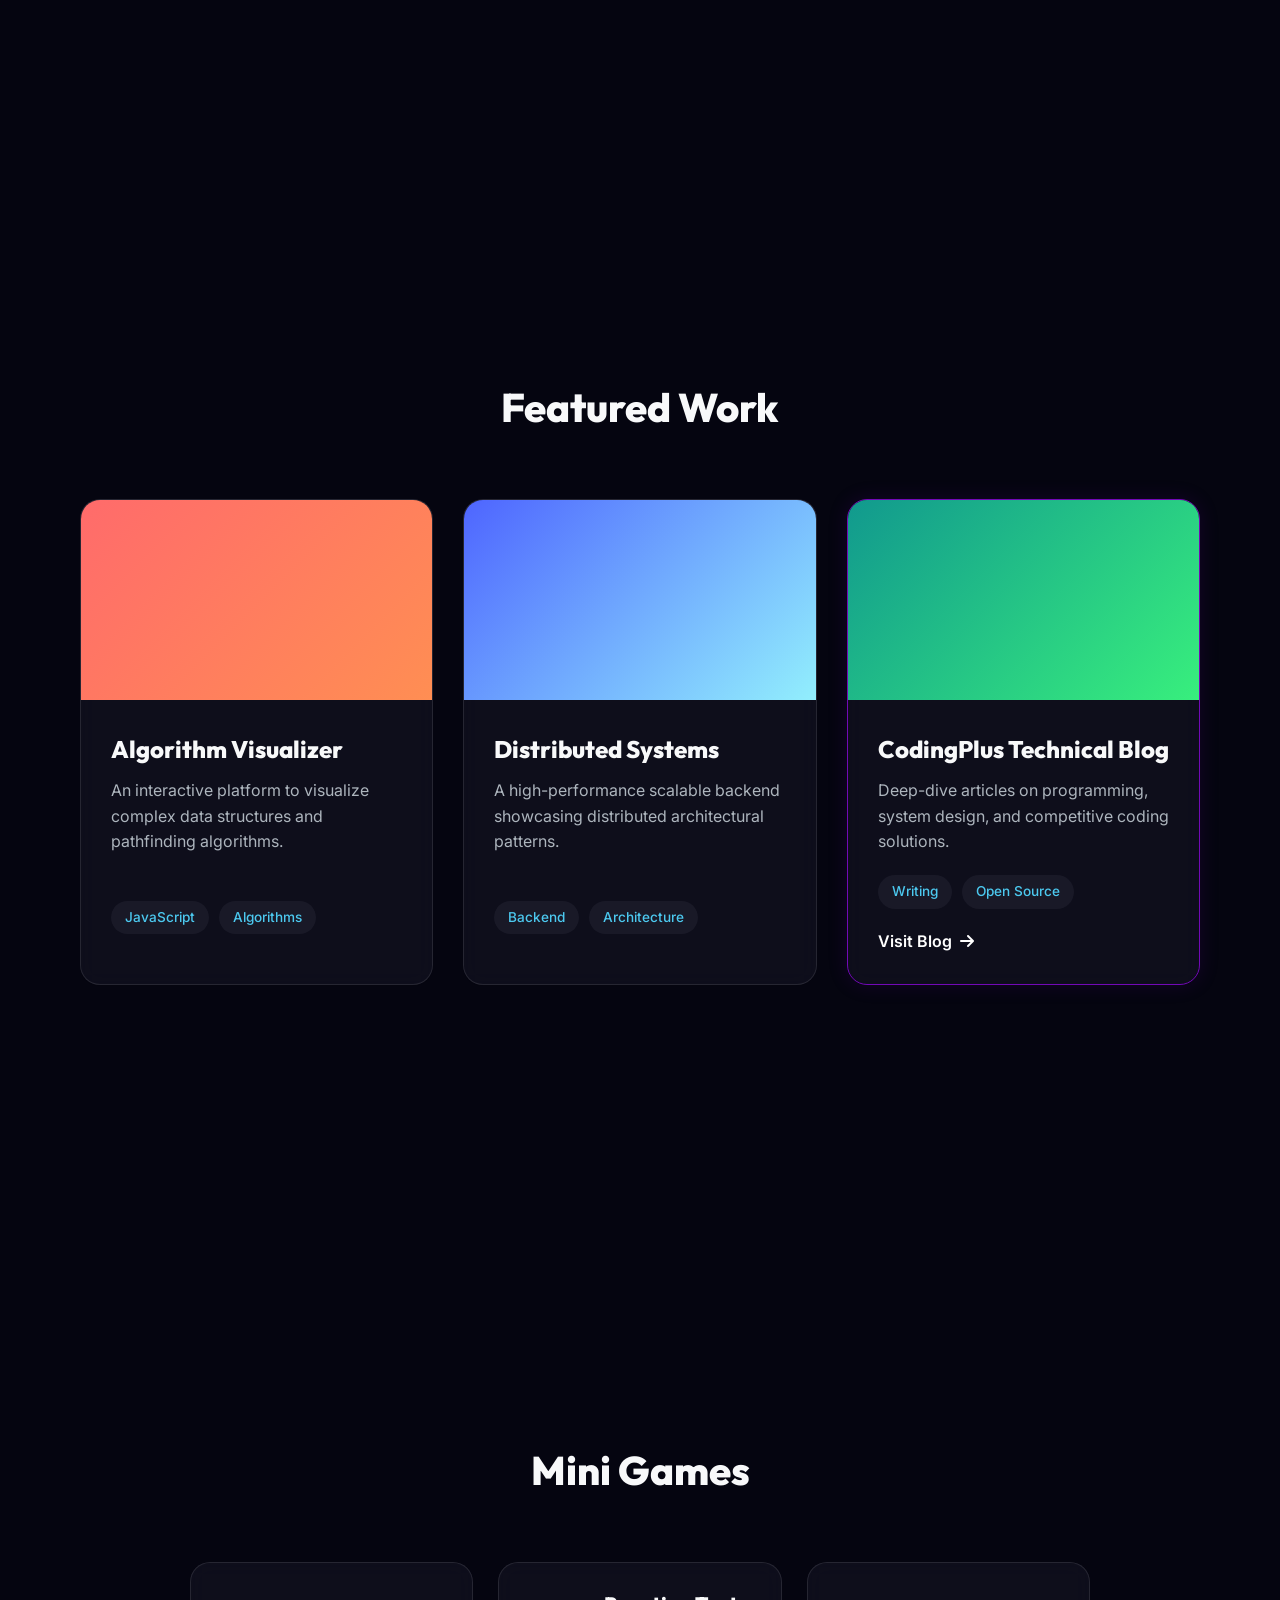
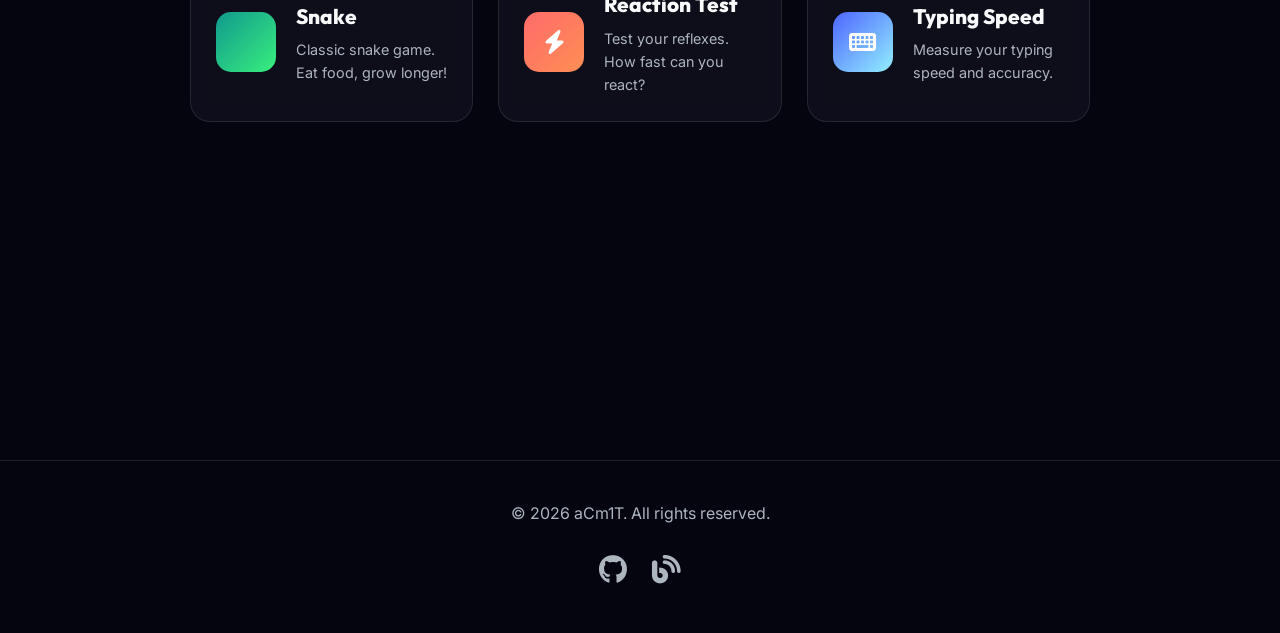
==== commit f121128c: "feat: Enhance SEO and social media integration for portfolio site - Added meta tags for keywords, au" ====
--- a/index.html
+++ b/index.html
@@ -4,8 +4,28 @@
     <meta charset="UTF-8">
     <meta name="viewport" content="width=device-width, initial-scale=1.0">
     <meta name="description" content="Personal Portfolio for aCm1T - Algorithms, Projects, and Tech Blog">
+    <meta name="keywords" content="aCm1T, CodingPlus, portfolio, algorithms, full-stack, developer">
+    <meta name="author" content="aCm1T">
+    <meta name="robots" content="index, follow">
     <title>aCm1T | CodingPlus Portfolio</title>
+    
+    <!-- Open Graph / Facebook -->
+    <meta property="og:type" content="website">
+    <meta property="og:url" content="https://aCm1T.github.io/">
+    <meta property="og:title" content="aCm1T | CodingPlus Portfolio">
+    <meta property="og:description" content="Exploring algorithms, full-stack development, and tech innovations. Turning ideas into robust code.">
+    <meta property="og:image" content="https://aCm1T.github.io/og-image.png">
+    
+    <!-- Twitter -->
+    <meta name="twitter:card" content="summary_large_image">
+    <meta name="twitter:url" content="https://aCm1T.github.io/">
+    <meta name="twitter:title" content="aCm1T | CodingPlus Portfolio">
+    <meta name="twitter:description" content="Exploring algorithms, full-stack development, and tech innovations.">
+    <meta name="twitter:image" content="https://aCm1T.github.io/og-image.png">
+    
+    <!-- Favicon -->
     <link rel="icon" type="image/svg+xml" href="favicon.svg">
+    
     <!-- Fonts -->
     <link rel="preconnect" href="https://fonts.googleapis.com">
     <link rel="preconnect" href="https://fonts.gstatic.com" crossorigin>
@@ -14,6 +34,24 @@
     <link rel="stylesheet" href="https://cdnjs.cloudflare.com/ajax/libs/font-awesome/6.4.0/css/all.min.css">
     <!-- Custom CSS -->
     <link rel="stylesheet" href="style.css">
+    
+    <!-- Schema.org Structured Data -->
+    <script type="application/ld+json">
+    {
+        "@context": "https://schema.org",
+        "@type": "Person",
+        "name": "aCm1T",
+        "url": "https://aCm1T.github.io",
+        "logo": "https://aCm1T.github.io/favicon.svg",
+        "description": "Exploring algorithms, full-stack development, and tech innovations. Turning ideas into robust code.",
+        "sameAs": [
+            "https://github.com/aCm1T",
+            "https://www.cnblogs.com/CodingPlus/"
+        ],
+        "knowsAbout": ["JavaScript", "Python", "Algorithms", "Full-Stack Development"],
+        "areaServed": "Worldwide"
+    }
+    </script>
 </head>
 <body>
     <!-- Background Elements -->
--- a/style.css
+++ b/style.css
@@ -20,7 +20,6 @@
 
 html {
     scroll-behavior: smooth;
-    overflow: hidden;
     height: 100%;
 }
 
@@ -33,6 +32,28 @@
     min-height: 100%;
     overflow-x: hidden;
     overflow-y: auto;
+}
+
+::-webkit-scrollbar {
+    width: 8px;
+}
+
+::-webkit-scrollbar-track {
+    background: transparent;
+}
+
+::-webkit-scrollbar-thumb {
+    background: rgba(76, 201, 240, 0.2);
+    border-radius: 4px;
+}
+
+::-webkit-scrollbar-thumb:hover {
+    background: rgba(76, 201, 240, 0.4);
+}
+
+* {
+    scrollbar-width: thin;
+    scrollbar-color: rgba(76, 201, 240, 0.2) transparent;
 }
 
 /* Background Animated Glows */
@@ -526,7 +547,7 @@
 @media (max-width: 900px) {
     .hero { flex-direction: column; text-align: center; padding-top: 15vh; gap: 60px; }
     .hero-title { font-size: 3rem; }
-    .hero-actions { justify-content: center; }
+    .hero-actions { justify-content: center; flex-wrap: wrap; }
     .code-card { margin: 0 auto; transform: none; }
     .code-card:hover { transform: translateY(-5px); }
     section { padding: 80px 0; min-height: auto; }
@@ -534,10 +555,29 @@
 
 @media (max-width: 600px) {
     .nav-content { flex-direction: column; padding: 15px 20px; gap: 15px; }
-    .navbar { padding: 5px 0; }
-    main { padding: 0 20px; }
-    .hero-title { font-size: 2.5rem; }
+    .navbar { padding: 5px 0; position: relative; }
+    .nav-links { 
+        flex-wrap: wrap; 
+        justify-content: center; 
+        gap: 15px; 
+        font-size: 0.9rem; 
+    }
+    main { padding: 0 15px; }
+    .hero-title { font-size: 2rem; }
+    .hero-subtitle { font-size: 1rem; }
     .hero-actions { flex-direction: column; width: 100%; }
-    .btn { justify-content: center; }
-    .section-title { font-size: 2rem; }
-}
+    .btn { justify-content: center; padding: 12px 20px; font-size: 0.9rem; }
+    .section-title { font-size: 1.8rem; margin-bottom: 30px; }
+    .stats-grid { gap: 15px; }
+    .stat-card { padding: 25px 15px; }
+    .stat-number { font-size: 2.5rem; }
+    .projects-grid { gap: 20px; }
+    .project-content { padding: 20px; }
+    .project-content h3 { font-size: 1.2rem; }
+    .games-grid { gap: 15px; }
+    .game-card { padding: 20px; gap: 15px; }
+    .game-icon { width: 50px; height: 50px; font-size: 1.2rem; }
+    .game-info h3 { font-size: 1.1rem; }
+    .game-info p { font-size: 0.85rem; }
+    .footer { padding: 30px 15px; }
+}
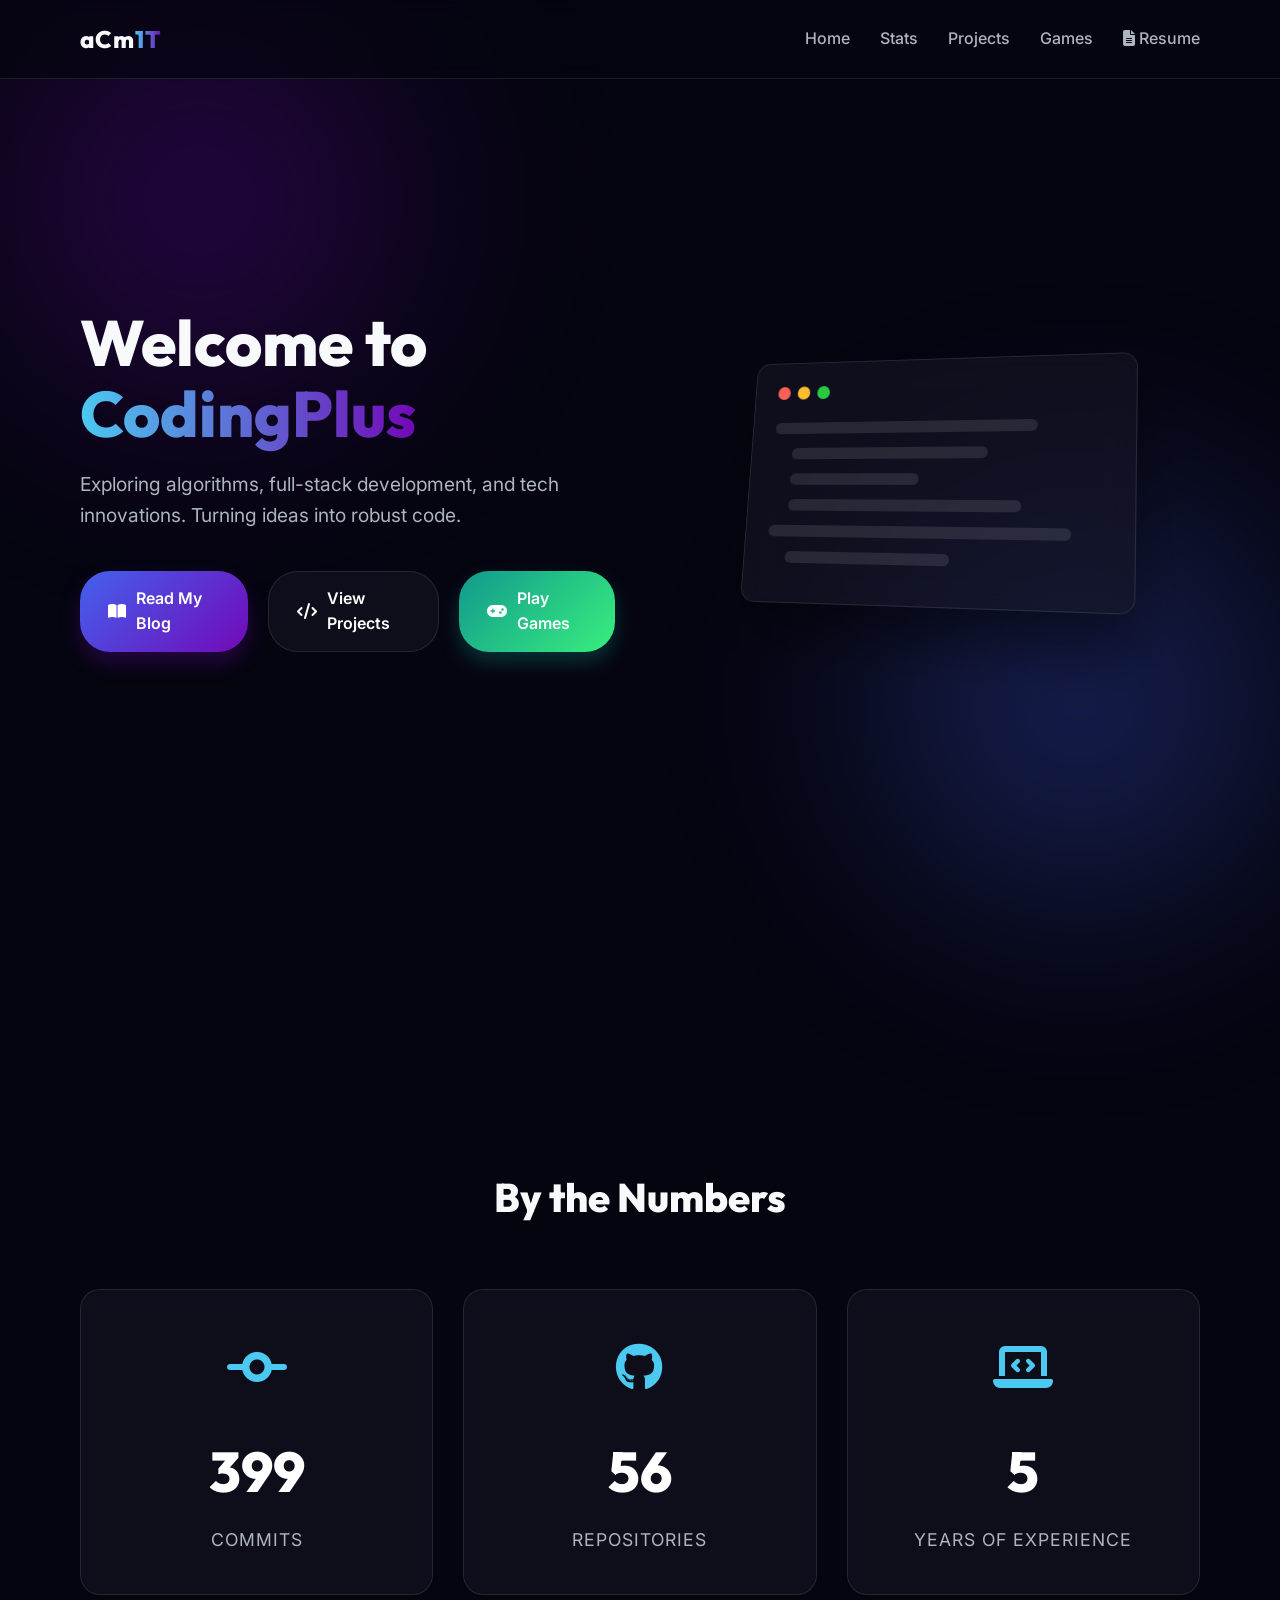
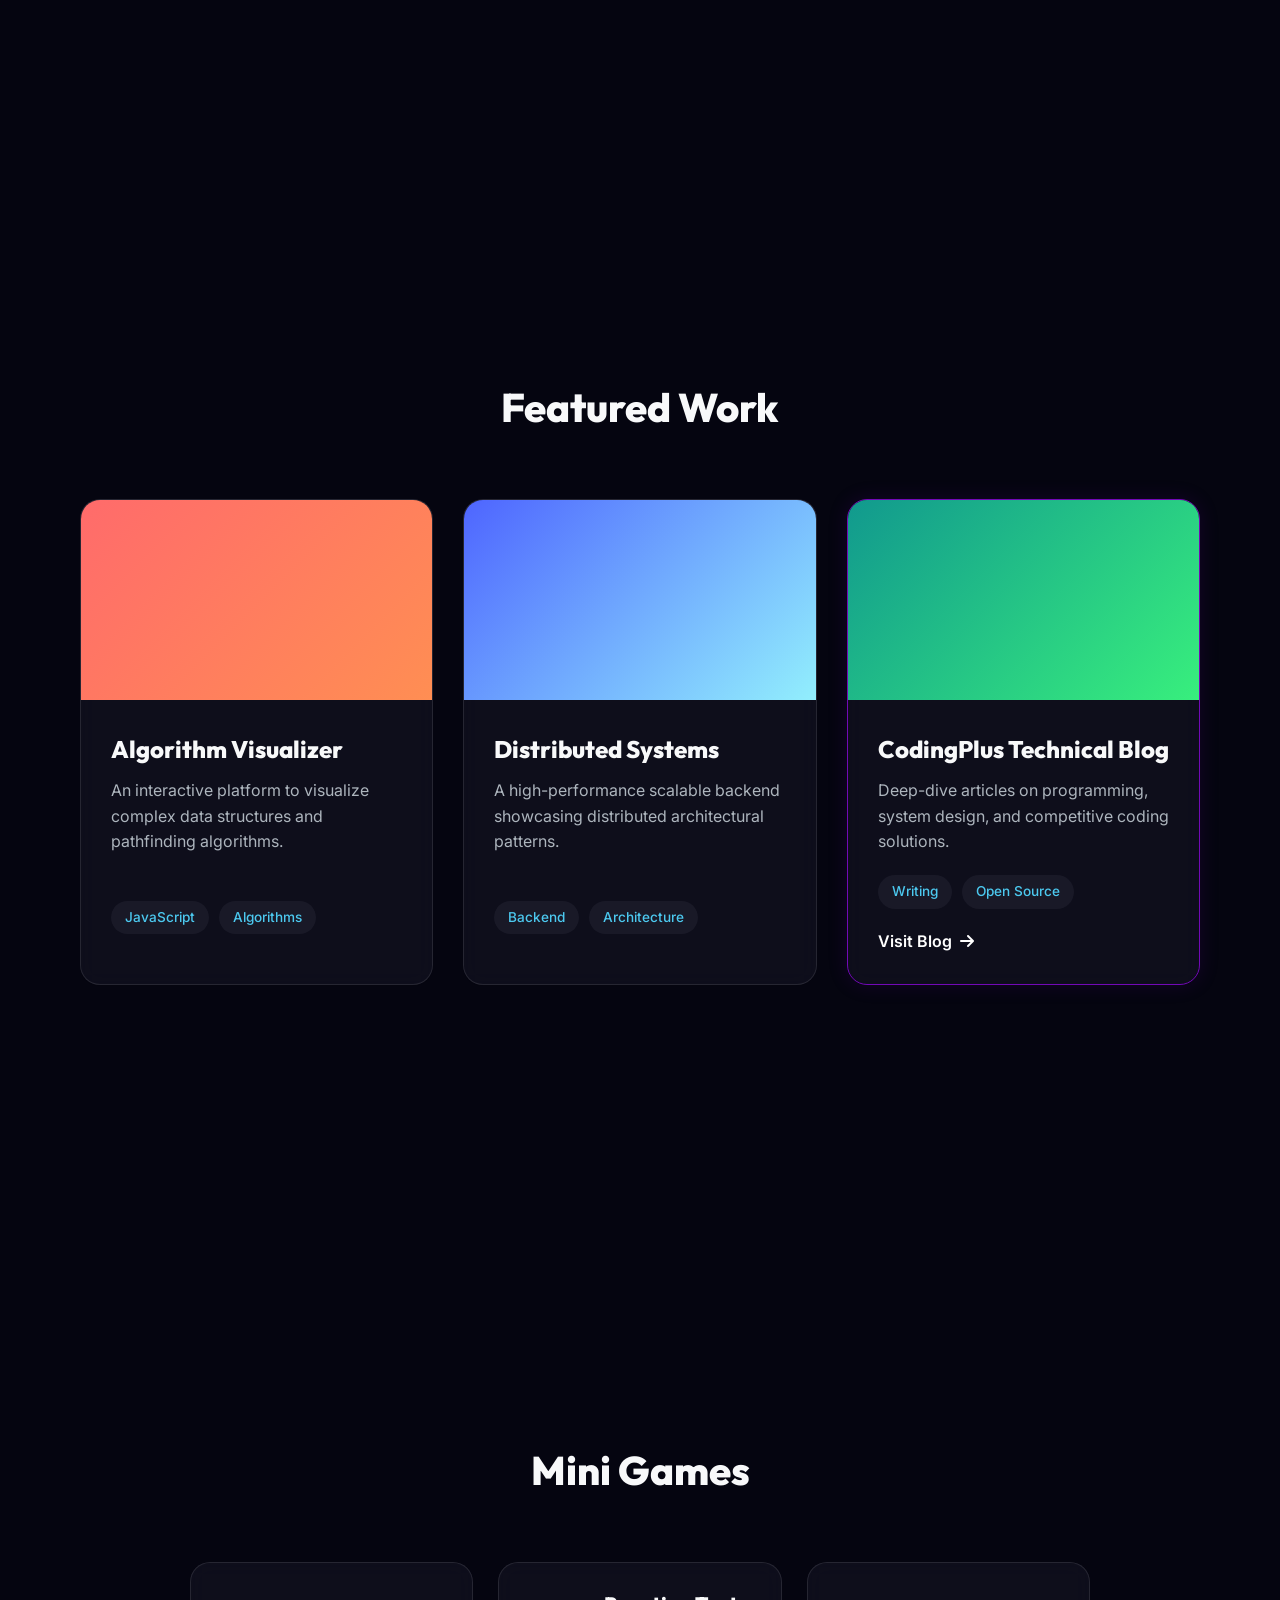
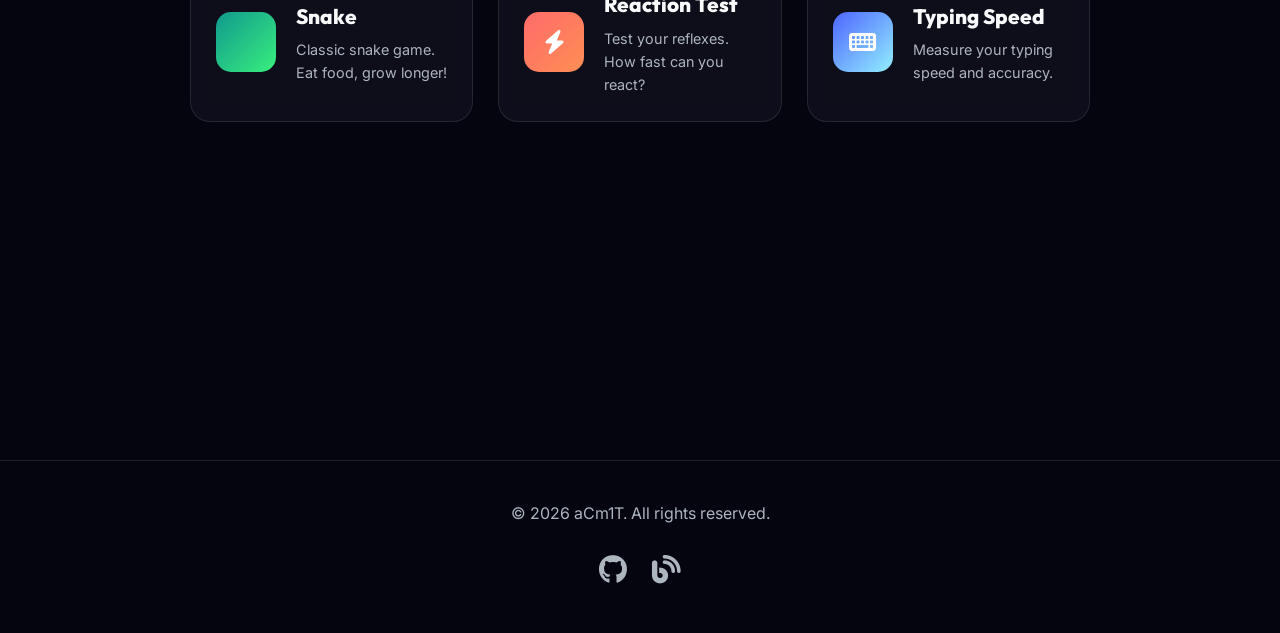
==== commit 117a5331: "fix: Update resume link to point to the Chinese version" ====
--- a/index.html
+++ b/index.html
@@ -67,7 +67,7 @@
                 <li><a href="#stats">Stats</a></li>
                 <li><a href="#projects">Projects</a></li>
                 <li><a href="#games">Games</a></li>
-                <li><a href="Resume/Resume.pdf" target="_blank"><i class="fa-solid fa-file-lines"></i> Resume</a></li>
+                <li><a href="Resume/Resume_CN.pdf" target="_blank"><i class="fa-solid fa-file-lines"></i> Resume</a></li>
             </ul>
         </div>
     </nav>
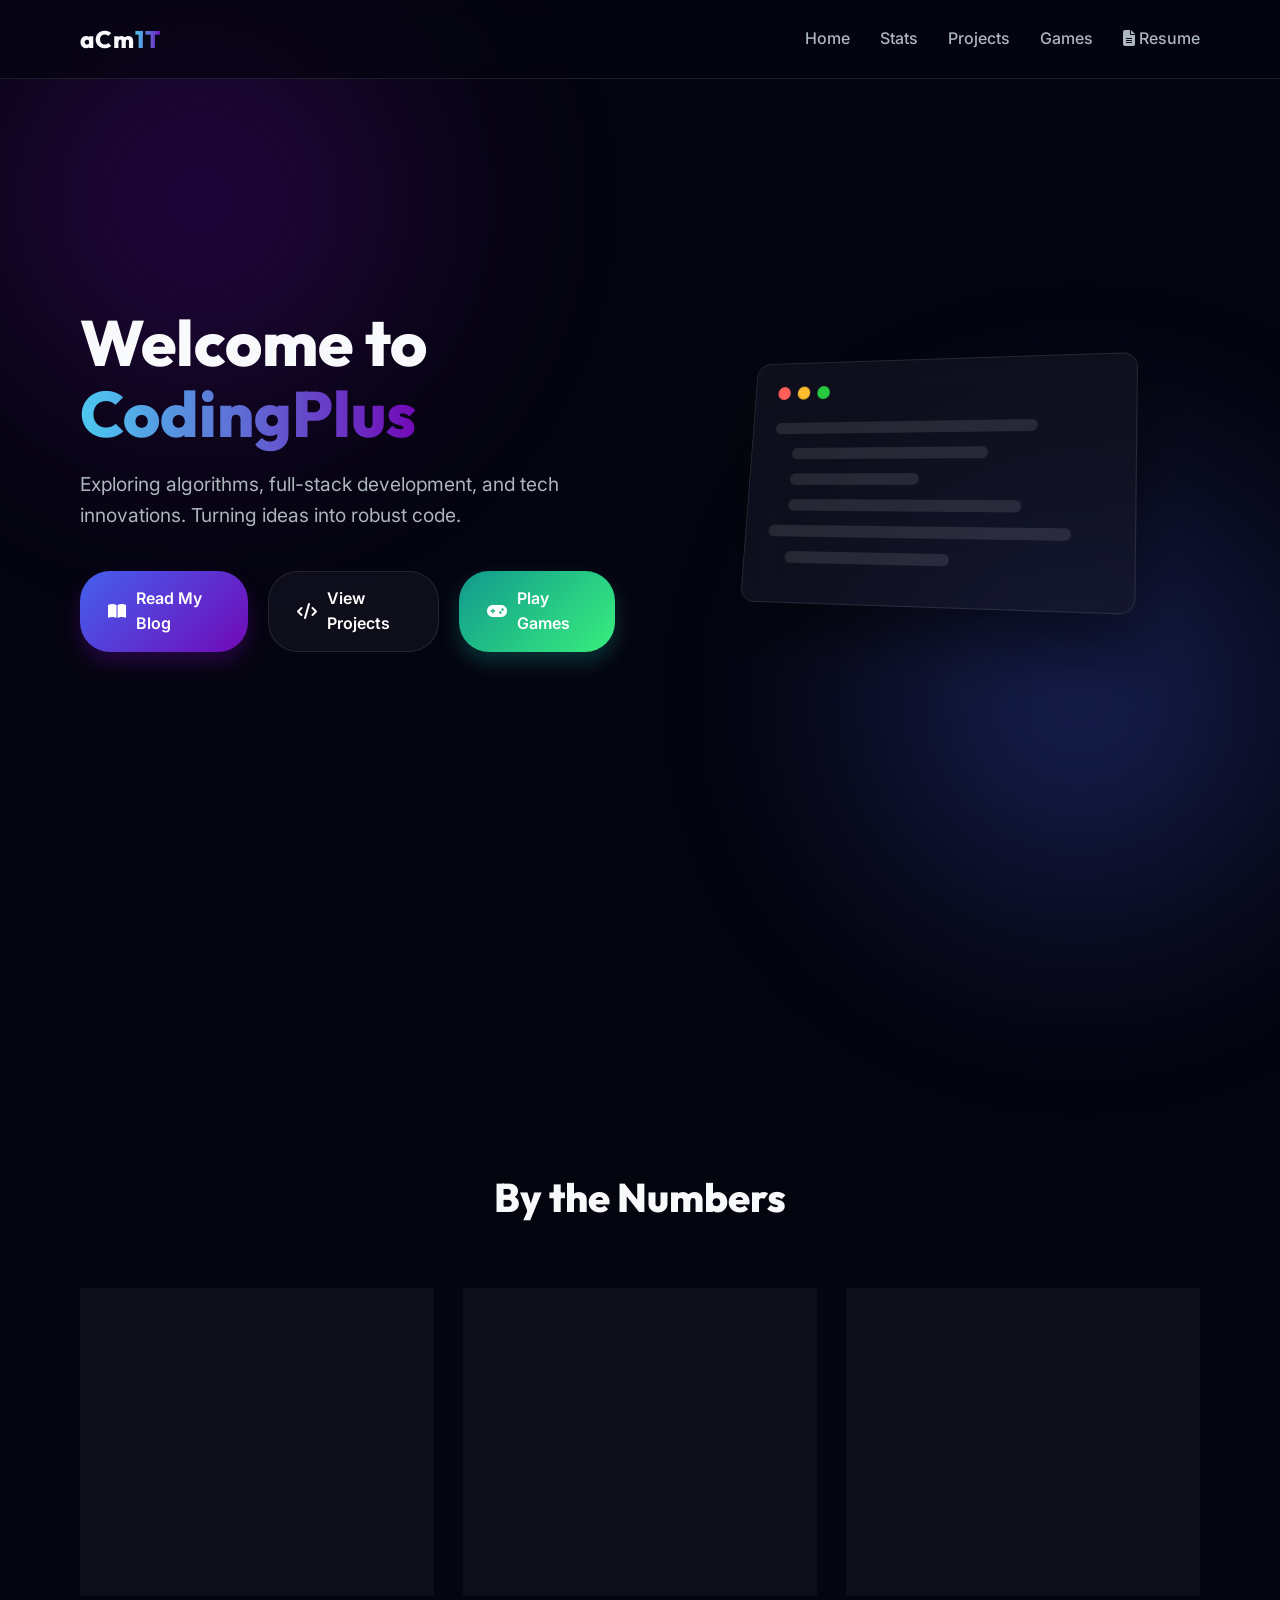
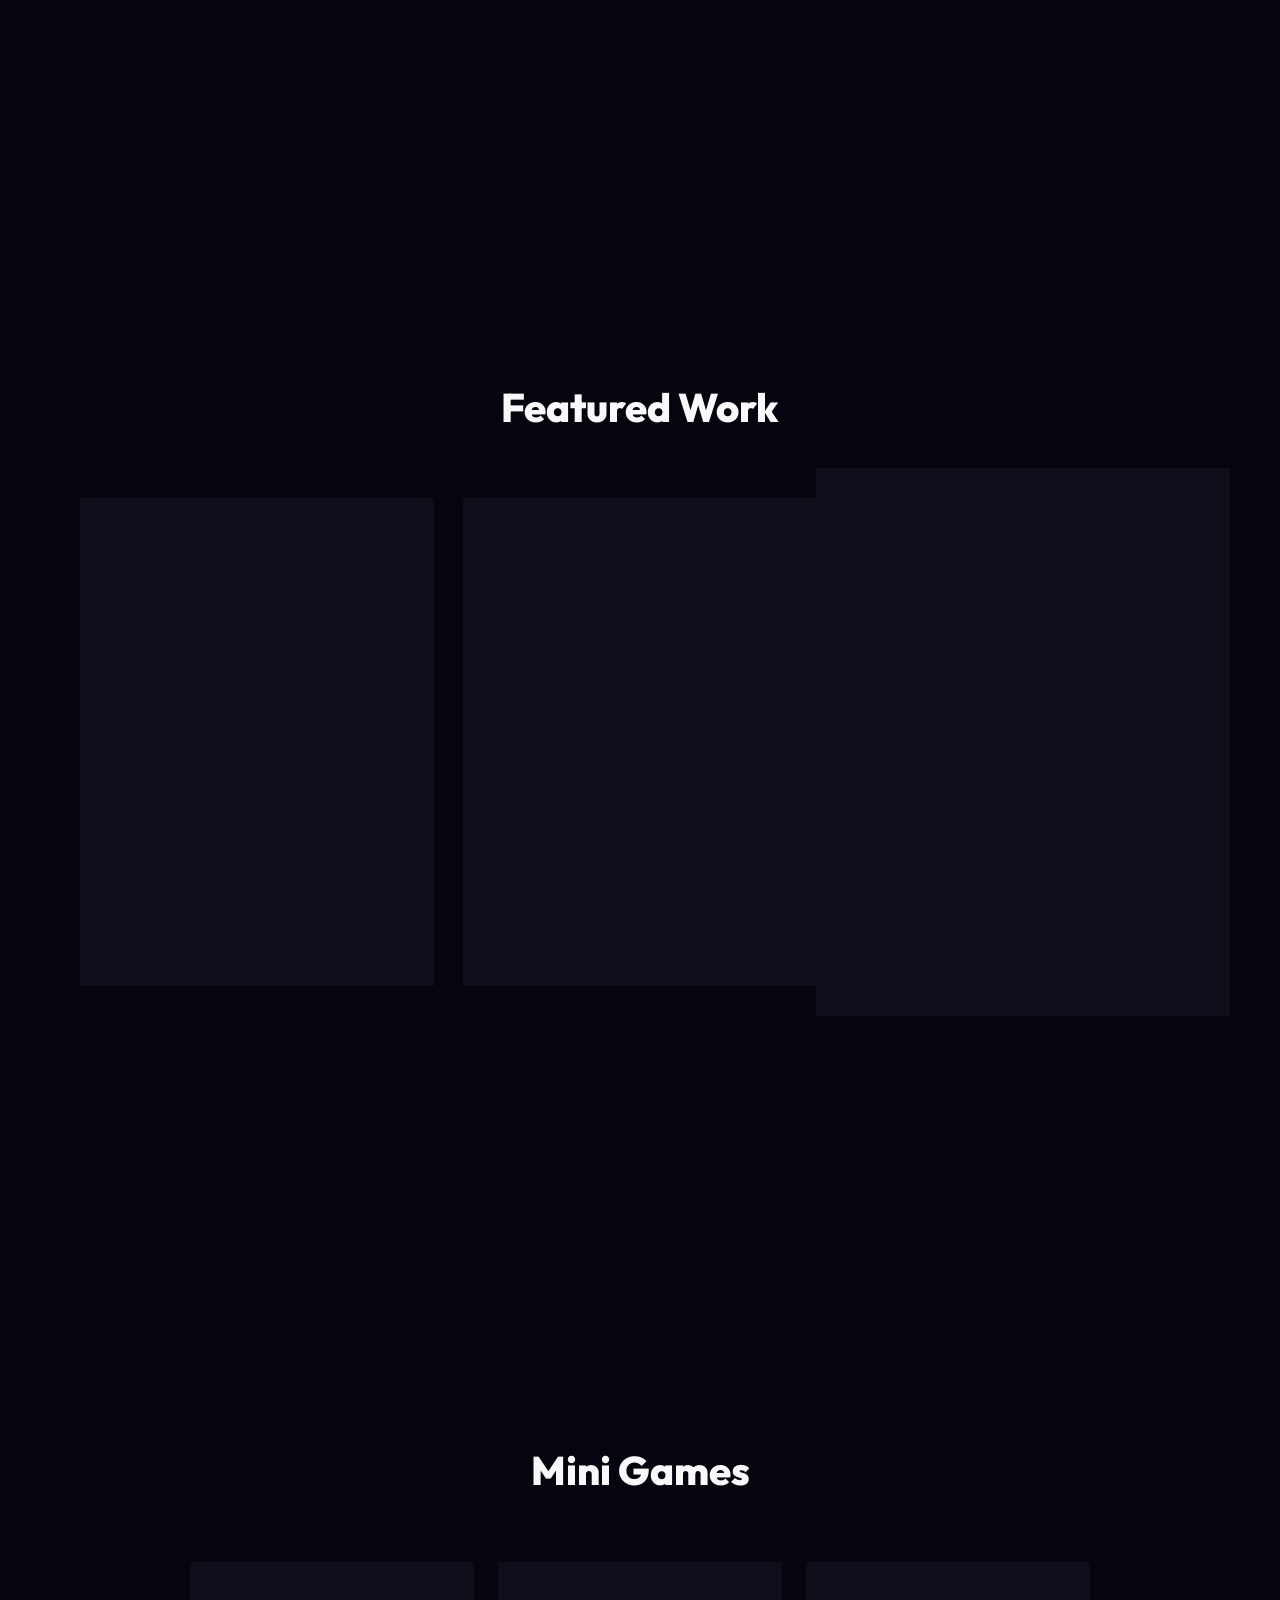
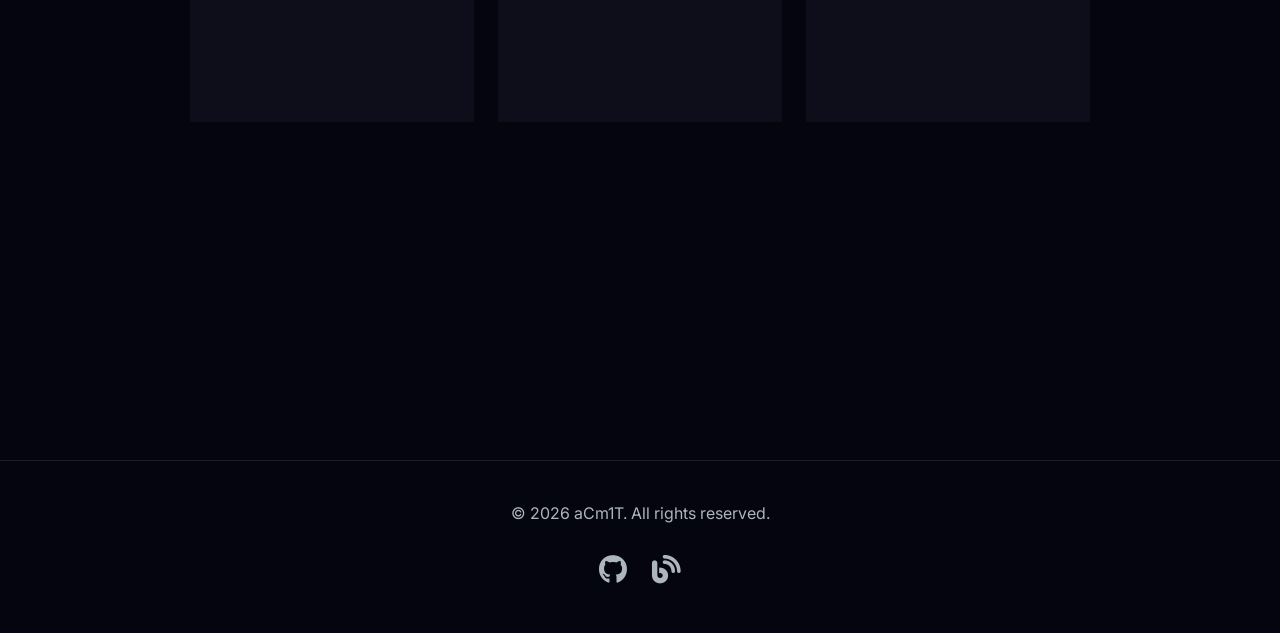
==== commit 5b0e923e: "feat: Integrate GitHub stats display in portfolio - Updated index.html to show public repositories a" ====
--- a/index.html
+++ b/index.html
@@ -115,14 +115,14 @@
             <h2 class="section-title">By the Numbers</h2>
             <div class="stats-grid">
                 <div class="stat-card">
-                    <div class="stat-icon"><i class="fa-solid fa-code-commit"></i></div>
-                    <div class="stat-number" data-target="1024">0</div>
-                    <div class="stat-label">Commits</div>
+                    <div class="stat-icon"><i class="fa-brands fa-github"></i></div>
+                    <div class="stat-number" data-github="repos" data-fallback="0">0</div>
+                    <div class="stat-label">Public Repos</div>
                 </div>
                 <div class="stat-card">
-                    <div class="stat-icon"><i class="fa-brands fa-github"></i></div>
-                    <div class="stat-number" data-target="150">0</div>
-                    <div class="stat-label">Repositories</div>
+                    <div class="stat-icon"><i class="fa-solid fa-star"></i></div>
+                    <div class="stat-number" data-github="stars" data-fallback="0">0</div>
+                    <div class="stat-label">Repo Stars</div>
                 </div>
                 <div class="stat-card">
                     <div class="stat-icon"><i class="fa-solid fa-laptop-code"></i></div>
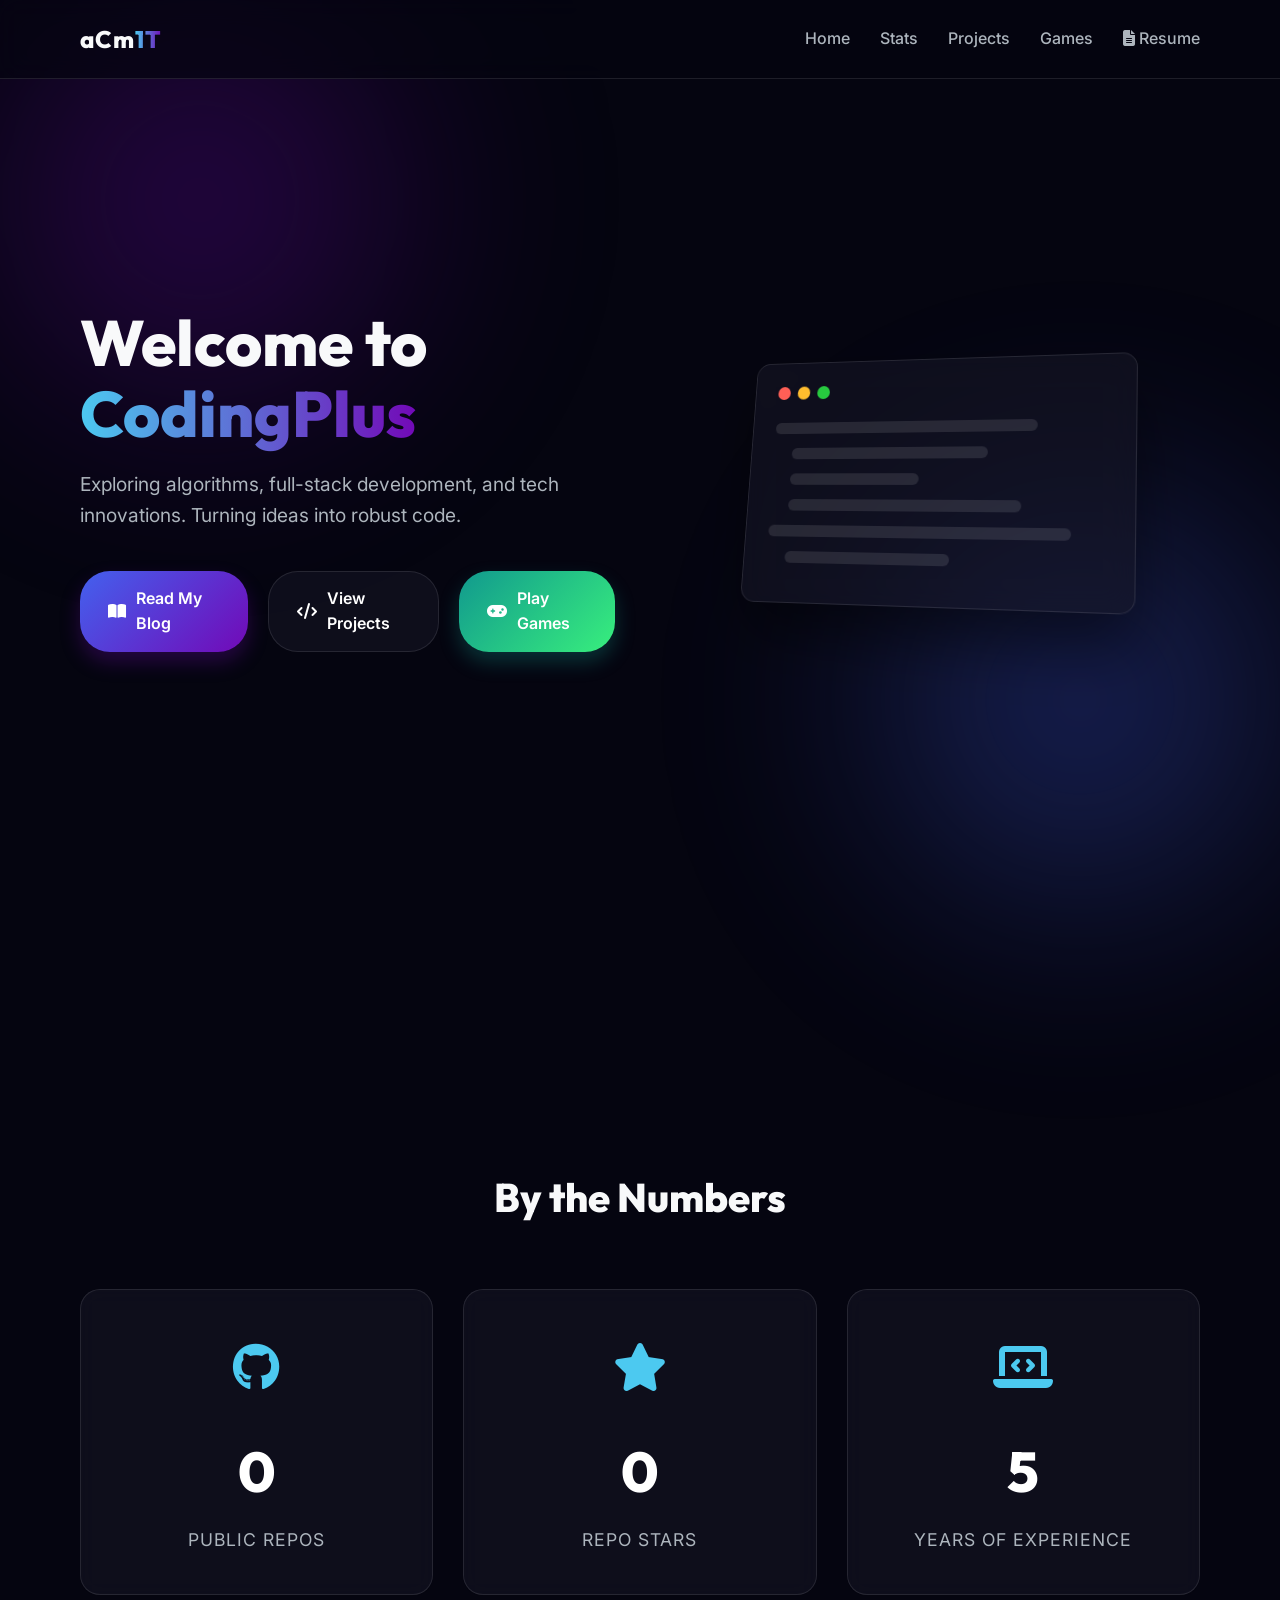
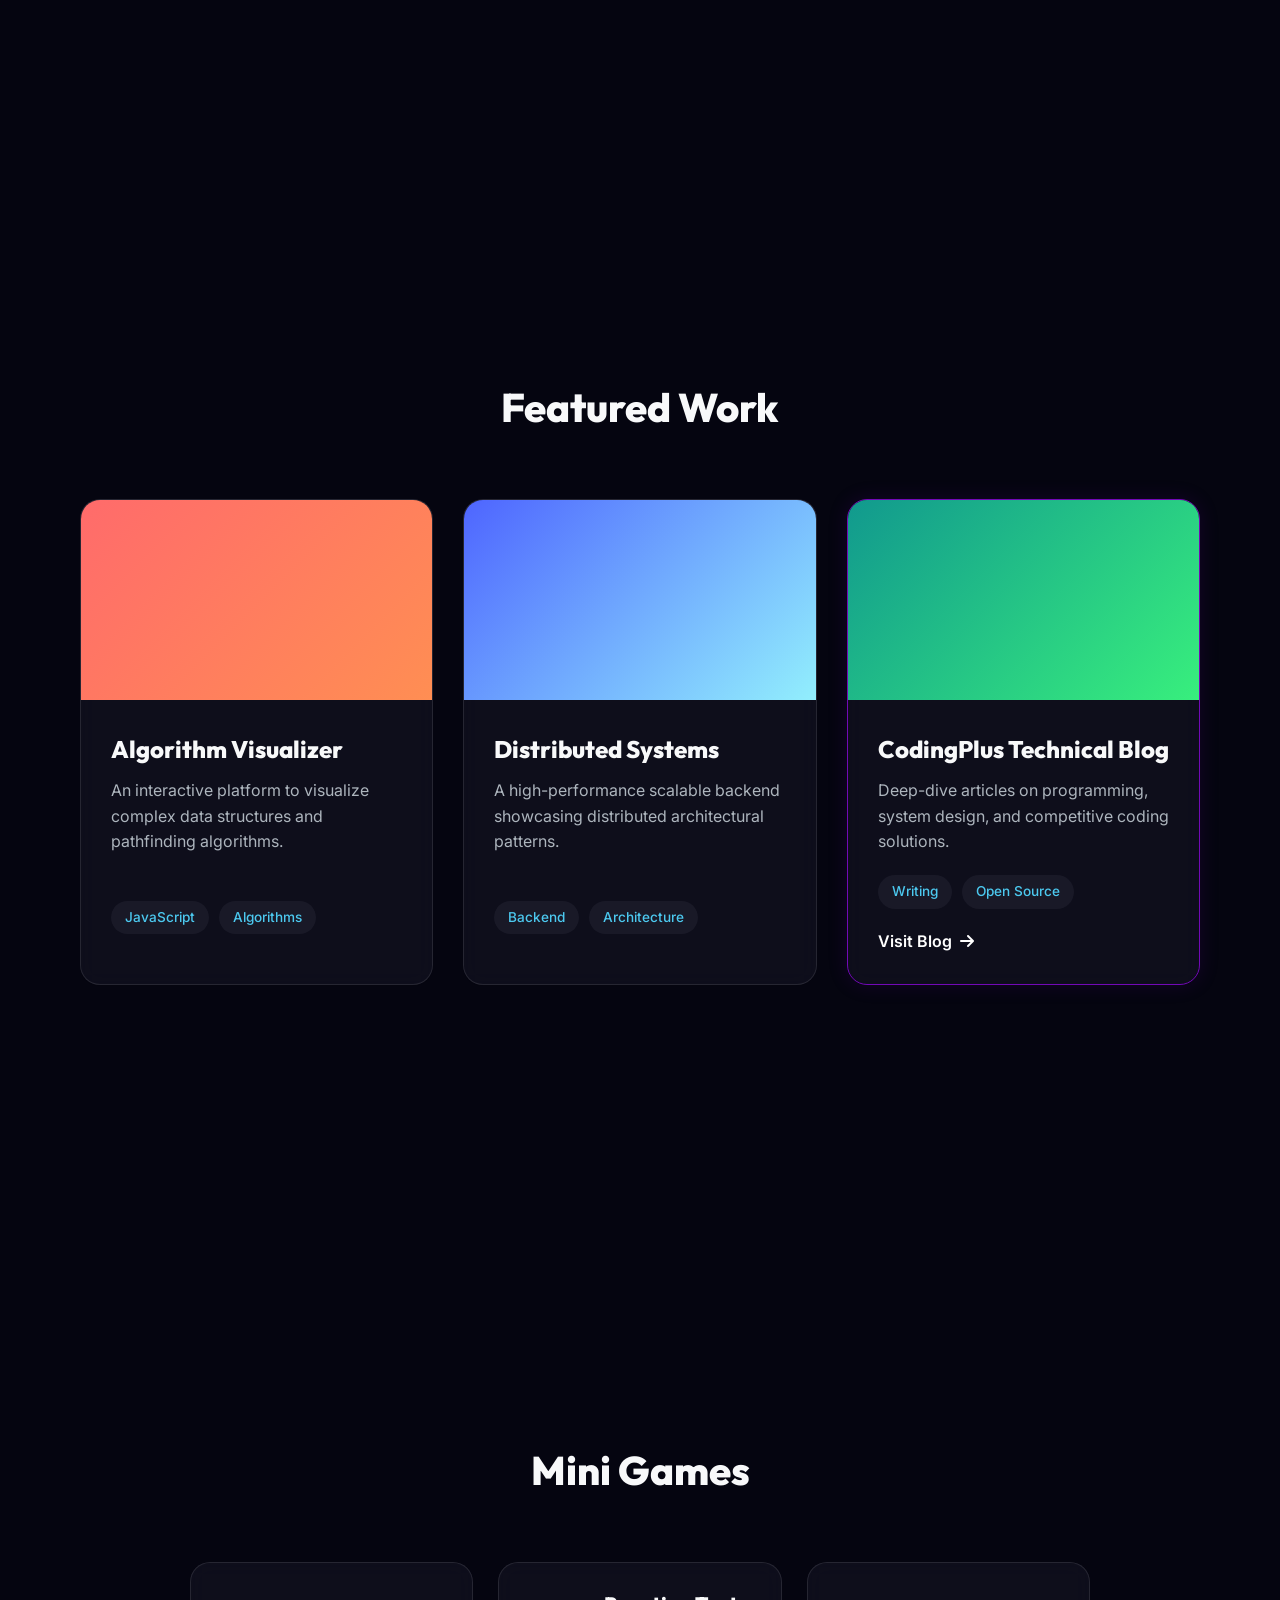
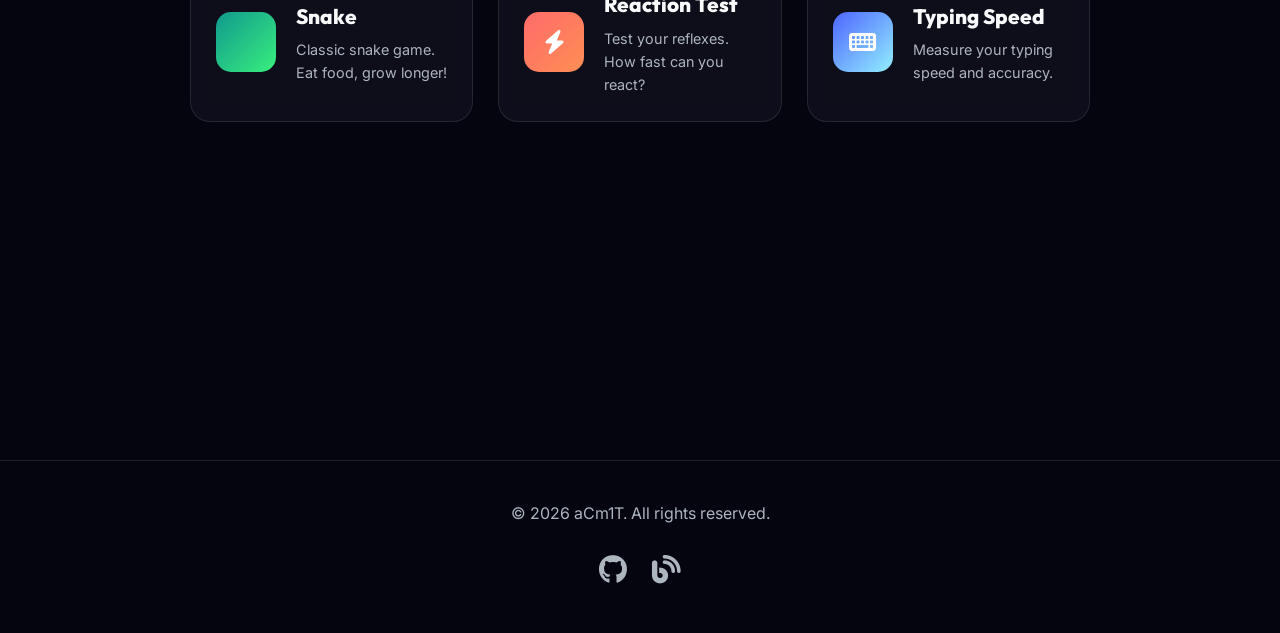
==== commit 0155df36: "fix: Update resume link to point to the English version" ====
--- a/index.html
+++ b/index.html
@@ -67,7 +67,7 @@
                 <li><a href="#stats">Stats</a></li>
                 <li><a href="#projects">Projects</a></li>
                 <li><a href="#games">Games</a></li>
-                <li><a href="Resume/Resume_CN.pdf" target="_blank"><i class="fa-solid fa-file-lines"></i> Resume</a></li>
+                <li><a href="Resume/Resume_EN.pdf" target="_blank"><i class="fa-solid fa-file-lines"></i> Resume</a></li>
             </ul>
         </div>
     </nav>
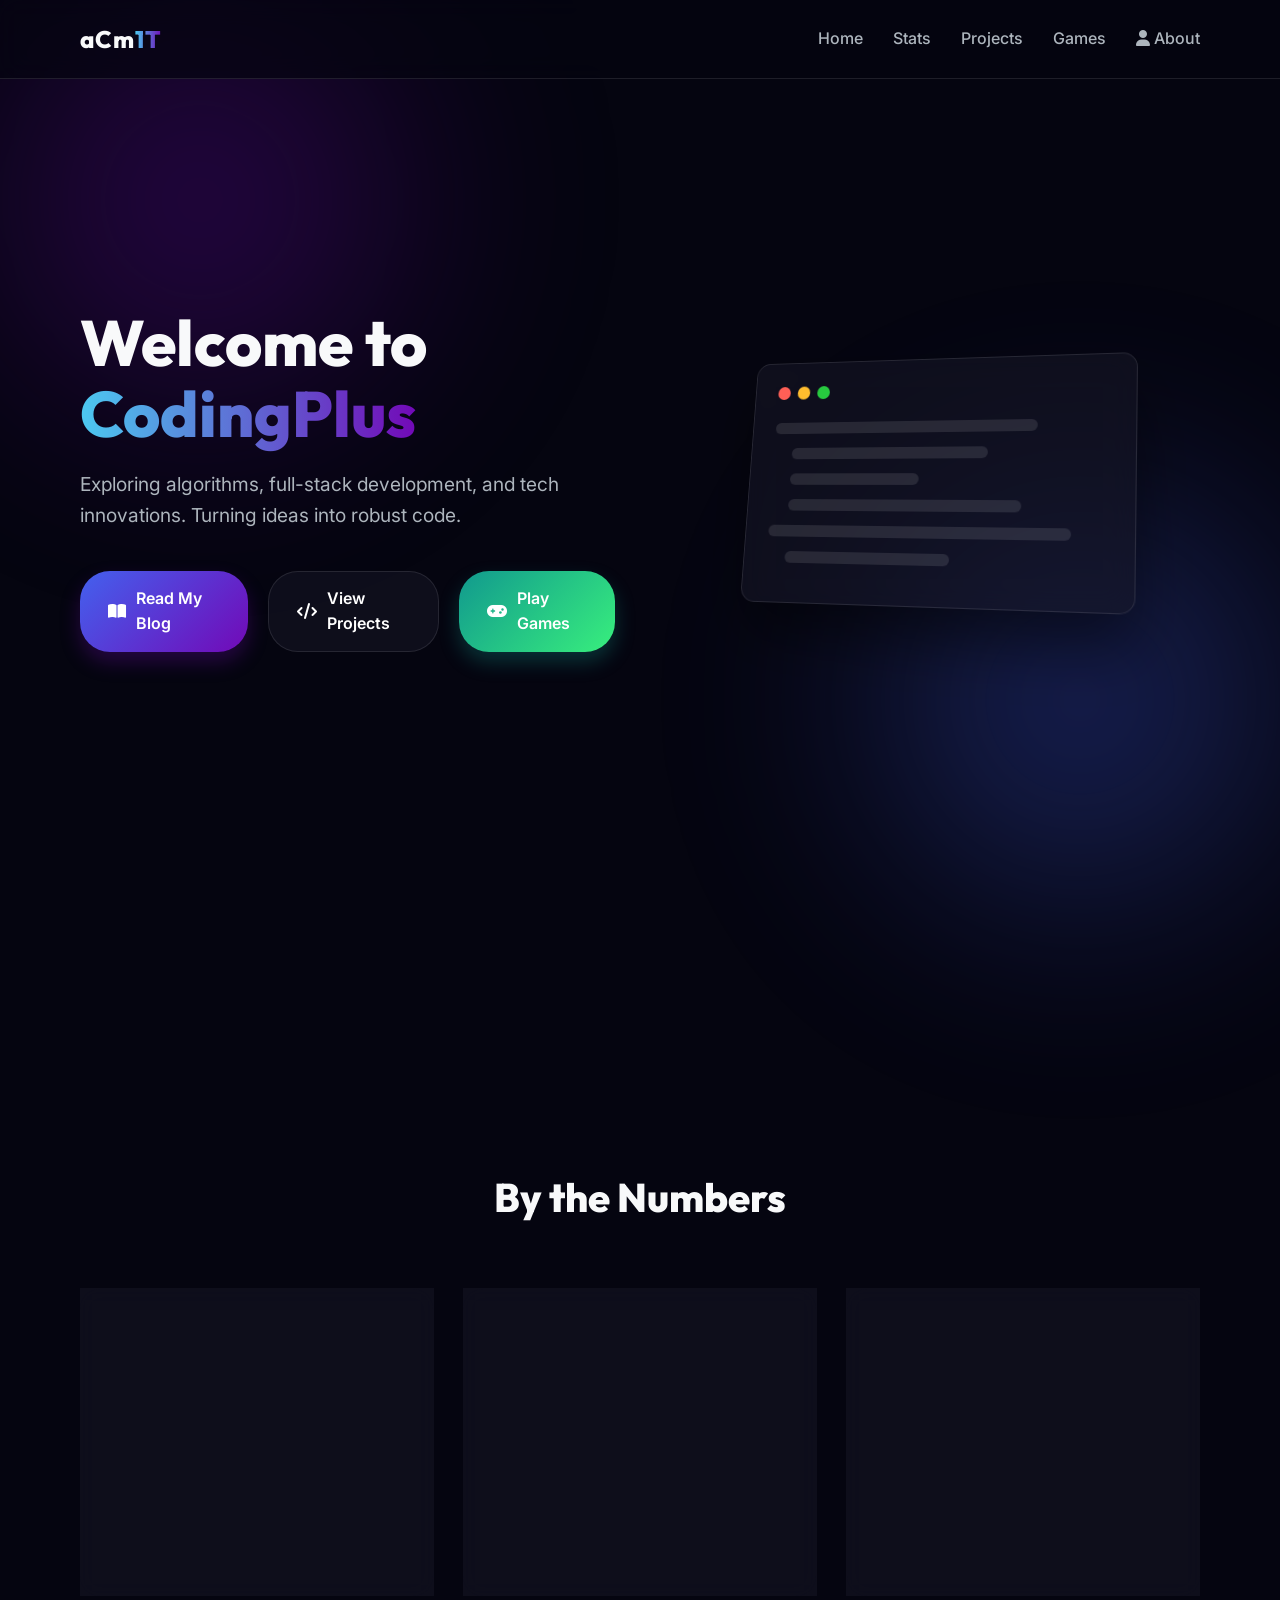
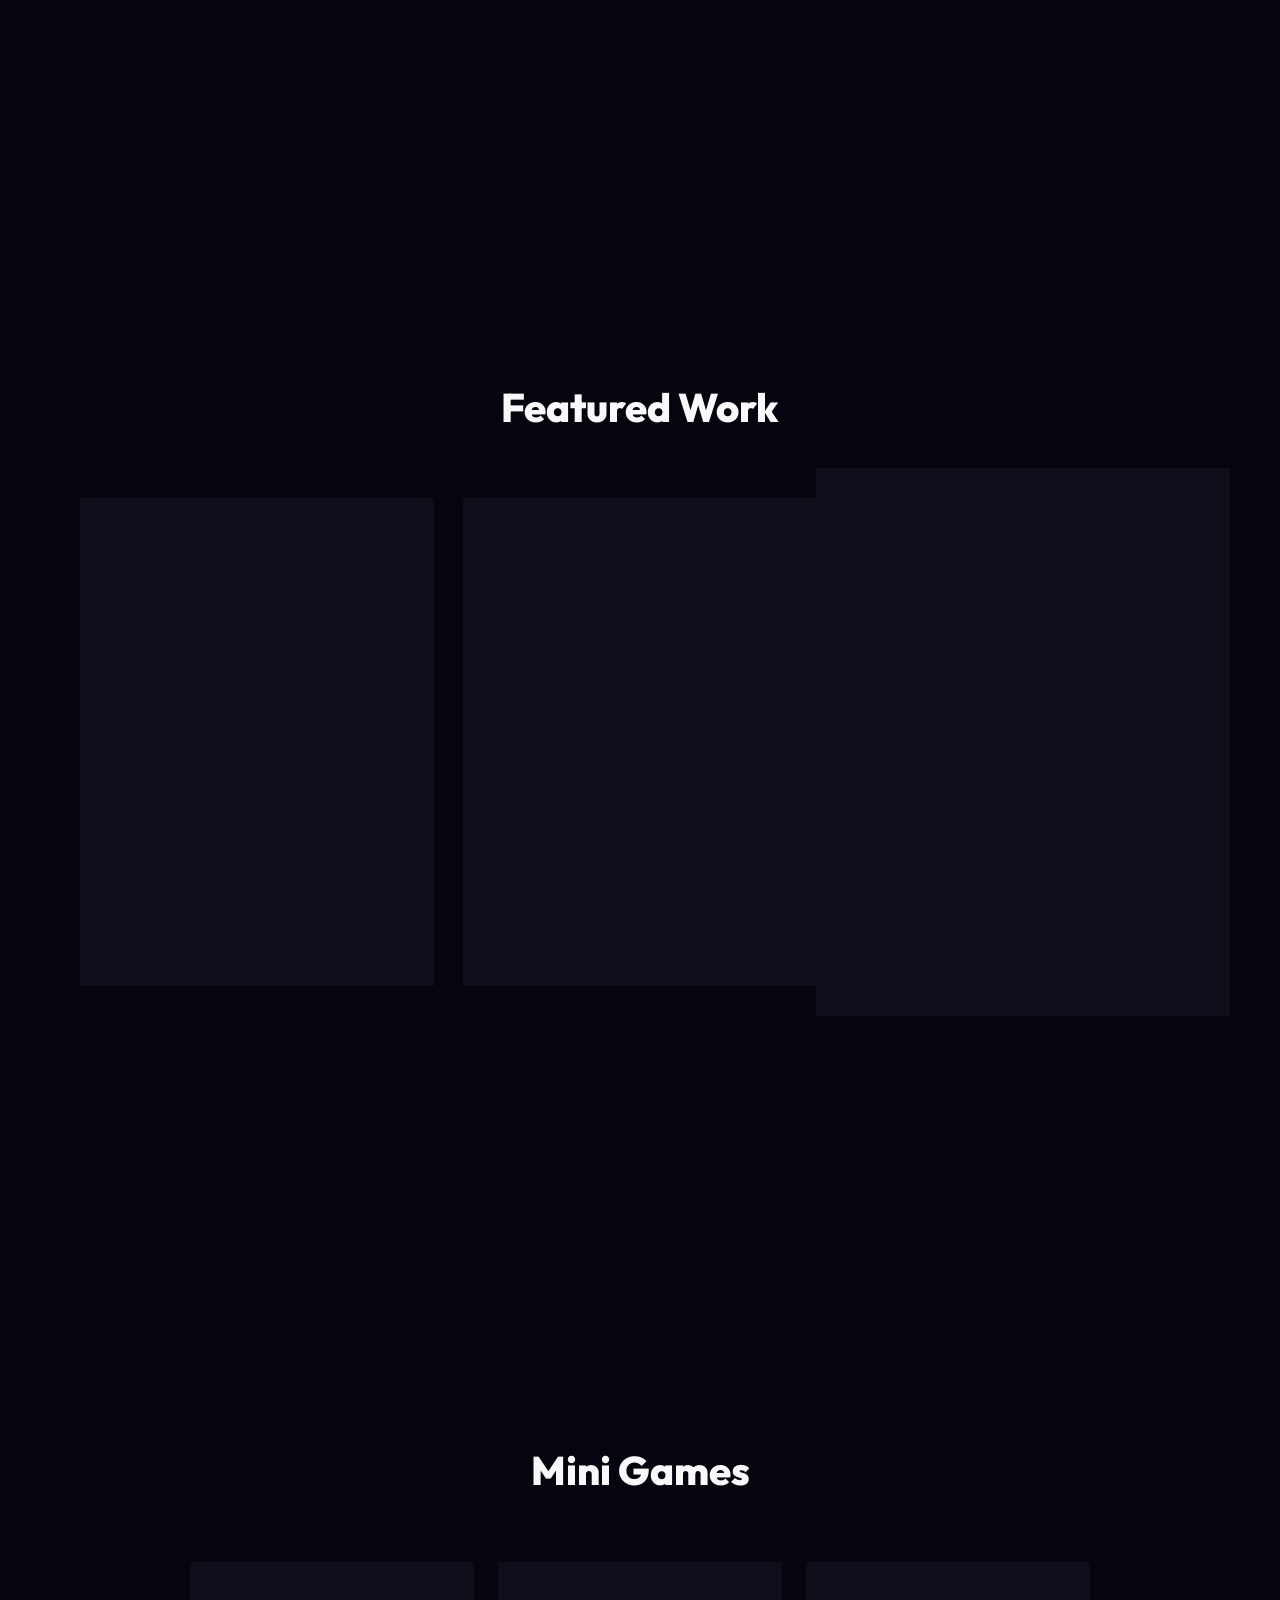
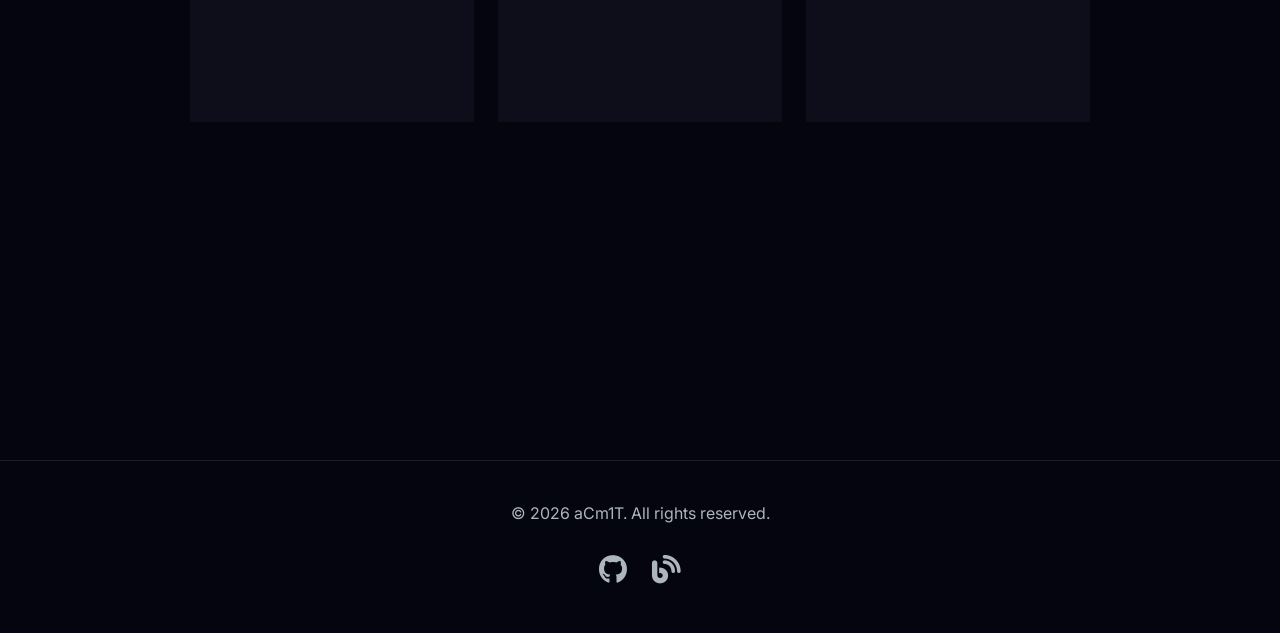
==== commit 1addfb51: "refactor: Update navigation and enhance layout for About page - Replaced the Resume link in the navi" ====
--- a/index.html
+++ b/index.html
@@ -67,7 +67,7 @@
                 <li><a href="#stats">Stats</a></li>
                 <li><a href="#projects">Projects</a></li>
                 <li><a href="#games">Games</a></li>
-                <li><a href="Resume/Resume_EN.pdf" target="_blank"><i class="fa-solid fa-file-lines"></i> Resume</a></li>
+                <li><a href="about.html"><i class="fa-solid fa-user"></i> About</a></li>
             </ul>
         </div>
     </nav>
@@ -224,4 +224,4 @@
     <!-- Custom JS -->
     <script src="script.js"></script>
 </body>
-</html>+</html>
--- a/style.css
+++ b/style.css
@@ -495,7 +495,7 @@
 
 .games-grid {
     display: grid;
-    grid-template-columns: repeat(auto-fit, minmax(280px, 1fr));
+    grid-template-columns: repeat(3, minmax(0, 1fr));
     gap: 25px;
     max-width: 900px;
     margin: 0 auto;
@@ -538,9 +538,190 @@
     margin-bottom: 5px;
 }
 
+.game-info {
+    min-width: 0;
+}
+
 .game-info p {
     font-size: 0.9rem;
     color: var(--text-secondary);
+}
+
+@media (max-width: 980px) {
+    .games-grid {
+        grid-template-columns: repeat(2, minmax(0, 1fr));
+    }
+}
+
+@media (max-width: 640px) {
+    .games-grid {
+        grid-template-columns: 1fr;
+    }
+}
+
+/* ===== About Page ===== */
+.about-main {
+    max-width: 820px;
+    margin: 0 auto;
+    padding: 0 40px;
+}
+
+.about-hero {
+    padding: 160px 0 40px;
+    min-height: auto;
+    display: block;
+}
+
+.about-name {
+    font-size: 3.2rem;
+    line-height: 1.15;
+    margin-bottom: 10px;
+}
+
+.about-tagline {
+    font-size: 1.15rem;
+    color: var(--text-secondary);
+    margin-bottom: 4px;
+}
+
+.about-focus {
+    font-size: 1rem;
+    color: var(--accent-color);
+    margin-bottom: 28px;
+    letter-spacing: 0.5px;
+}
+
+.about-links {
+    display: flex;
+    flex-wrap: wrap;
+    gap: 12px;
+}
+
+.about-link-pill {
+    display: inline-flex;
+    align-items: center;
+    gap: 7px;
+    padding: 8px 18px;
+    border-radius: 20px;
+    font-size: 0.9rem;
+    font-weight: 500;
+    text-decoration: none;
+    color: var(--text-primary);
+    background: var(--surface-color);
+    border: 1px solid var(--surface-border);
+    transition: all 0.3s ease;
+}
+
+.about-link-pill:hover {
+    border-color: var(--accent-color);
+    color: var(--accent-color);
+    transform: translateY(-2px);
+}
+
+.about-section {
+    padding: 0 0 48px;
+    min-height: auto;
+    display: block;
+}
+
+.about-section-title {
+    font-size: 1.5rem;
+    margin-bottom: 20px;
+    display: flex;
+    align-items: center;
+    gap: 10px;
+    text-align: left;
+}
+
+.about-section-title i {
+    color: var(--accent-color);
+    font-size: 1.2rem;
+}
+
+.about-card {
+    background: var(--surface-color);
+    border: 1px solid var(--surface-border);
+    border-radius: 16px;
+    padding: 28px 32px;
+    backdrop-filter: blur(10px);
+    -webkit-backdrop-filter: blur(10px);
+}
+
+.about-card p {
+    color: var(--text-secondary);
+    line-height: 1.75;
+    margin-bottom: 12px;
+}
+
+.about-card p:last-child {
+    margin-bottom: 0;
+}
+
+.about-card strong {
+    color: var(--text-primary);
+}
+
+.timeline-item {
+    padding-bottom: 24px;
+    margin-bottom: 24px;
+    border-bottom: 1px solid var(--surface-border);
+}
+
+.timeline-item:last-child {
+    padding-bottom: 0;
+    margin-bottom: 0;
+    border-bottom: none;
+}
+
+.timeline-header {
+    display: flex;
+    justify-content: space-between;
+    align-items: baseline;
+    flex-wrap: wrap;
+    gap: 8px;
+    margin-bottom: 6px;
+}
+
+.timeline-header strong {
+    color: var(--text-primary);
+    font-size: 1.05rem;
+}
+
+.timeline-date {
+    font-size: 0.85rem;
+    color: var(--accent-color);
+    white-space: nowrap;
+}
+
+.timeline-sub {
+    font-size: 0.95rem;
+    color: var(--text-secondary);
+    margin-bottom: 6px;
+}
+
+.timeline-detail {
+    font-size: 0.92rem;
+    color: var(--text-secondary);
+    line-height: 1.7;
+}
+
+.skill-group {
+    margin-bottom: 20px;
+}
+
+.skill-group:last-child {
+    margin-bottom: 0;
+}
+
+.skill-group h3 {
+    font-size: 1rem;
+    font-weight: 600;
+    margin-bottom: 10px;
+    color: var(--text-primary);
+}
+
+.about-contact {
+    padding-bottom: 0;
 }
 
 /* Responsive Design */
@@ -563,6 +744,7 @@
         font-size: 0.9rem; 
     }
     main { padding: 0 15px; }
+    .about-main { padding: 0 15px; }
     .hero-title { font-size: 2rem; }
     .hero-subtitle { font-size: 1rem; }
     .hero-actions { flex-direction: column; width: 100%; }
@@ -580,4 +762,10 @@
     .game-info h3 { font-size: 1.1rem; }
     .game-info p { font-size: 0.85rem; }
     .footer { padding: 30px 15px; }
-}
+    .about-name { font-size: 2.2rem; }
+    .about-hero { padding-top: 120px; }
+    .about-card { padding: 20px 18px; }
+    .timeline-header { flex-direction: column; gap: 2px; }
+    .about-links { gap: 8px; }
+    .about-link-pill { padding: 7px 14px; font-size: 0.85rem; }
+}
